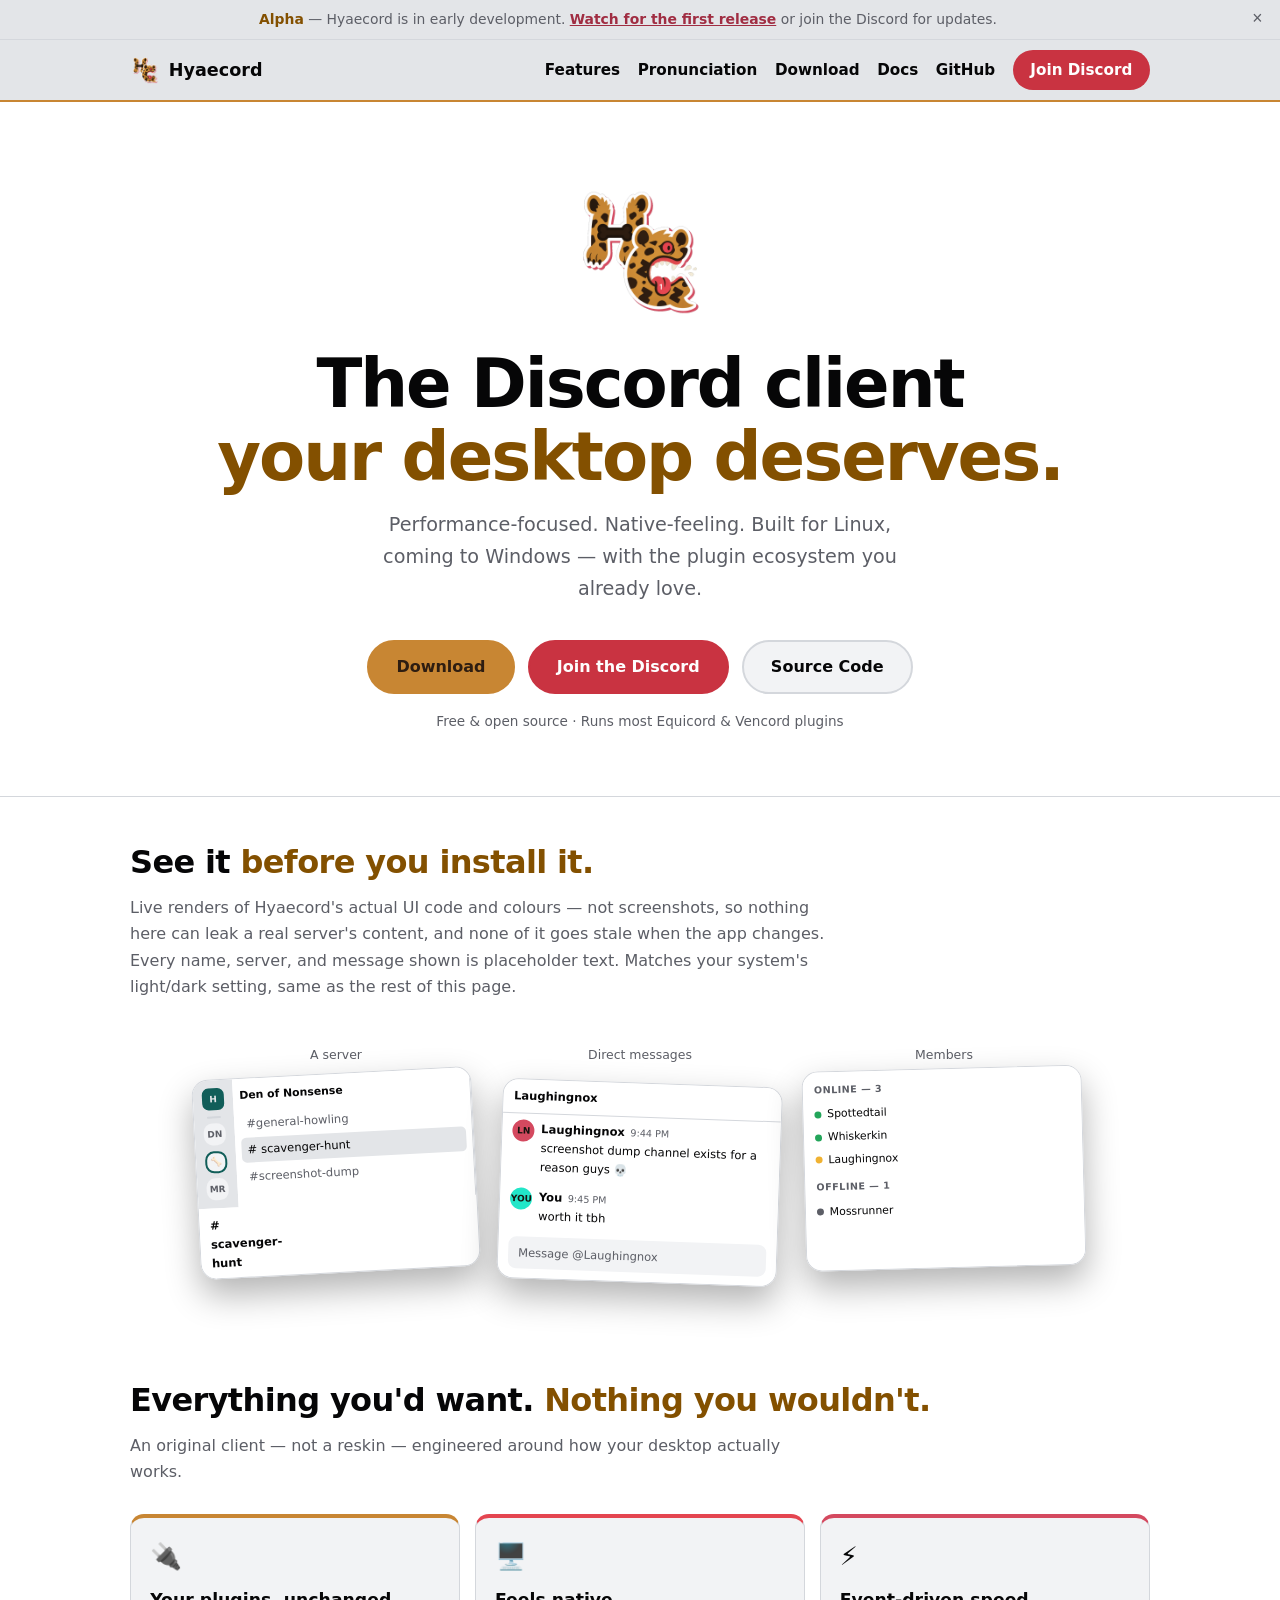
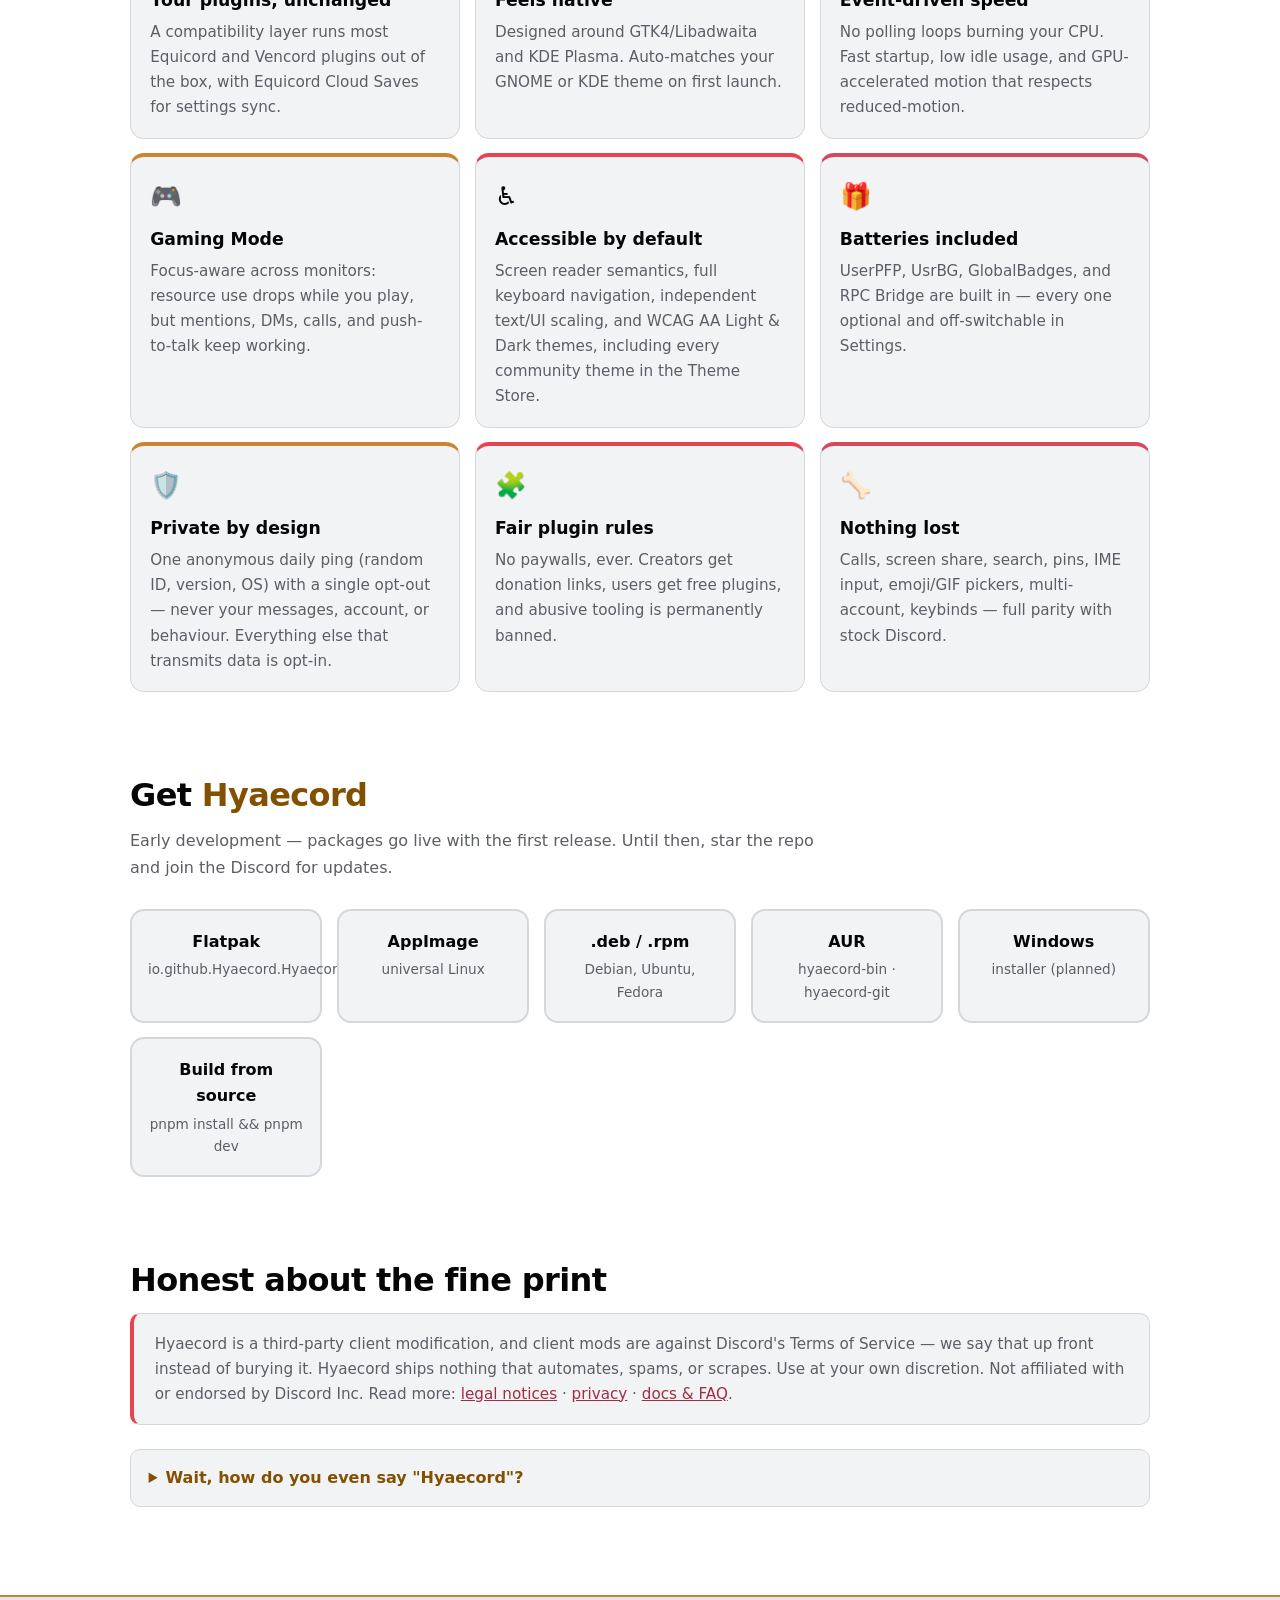
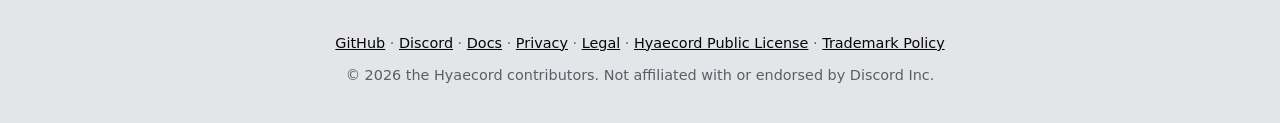
==== index.html @ fce7d96b "Fix stale AMOLED mention in the accessibility feature card" ====
<!DOCTYPE html>
<html lang="en">
<head>
  <meta charset="UTF-8" />
  <meta name="viewport" content="width=device-width, initial-scale=1.0" />
  <title>Hyaecord — a native-feeling Discord client for Linux</title>
  <meta name="description" content="Hyaecord is a performance-focused, native-feeling Discord desktop client for Linux and Windows, compatible with the Equicord and Vencord plugin ecosystems." />
  <meta property="og:title" content="Hyaecord" />
  <meta property="og:description" content="A performance-focused, native-feeling Discord desktop client for Linux and Windows." />
  <meta property="og:image" content="https://hyaecord.vercel.app/assets/og.png" />
  <link rel="icon" type="image/png" href="/assets/logo-64.png" />
  <link rel="stylesheet" href="/style.css" />
</head>
<body>
  <a class="skip-link" href="#main">Skip to content</a>
  <div class="banner">
    <strong>Alpha</strong> — Hyaecord is in early development. <a href="https://github.com/Hyaecord/hyaecord/releases">Watch for the first release</a> or join the Discord for updates.
    <button class="banner-close" aria-label="Dismiss announcement" type="button">&times;</button>
  </div>
  <nav class="nav" aria-label="Main">
    <div class="nav-inner">
      <a class="nav-brand" href="/"><img src="/assets/logo-64.png" alt="" /> Hyaecord</a>
      <button class="nav-toggle" aria-label="Toggle menu" aria-expanded="false" aria-controls="nav-links" type="button">
        <svg viewBox="0 0 24 24" fill="none" stroke="currentColor" stroke-width="2" stroke-linecap="round" aria-hidden="true"><line x1="4" y1="7" x2="20" y2="7"/><line x1="4" y1="12" x2="20" y2="12"/><line x1="4" y1="17" x2="20" y2="17"/></svg>
      </button>
      <div class="nav-links" id="nav-links">
        <a href="/#features">Features</a>
        <a href="/#pronunciation">Pronunciation</a>
        <a href="/#download">Download</a>
        <a href="/docs.html">Docs</a>
        <a href="https://github.com/Hyaecord/hyaecord">GitHub</a>
        <a class="nav-cta" href="/discord">Join Discord</a>
      </div>
    </div>
  </nav>

  <header class="hero">
    <img class="logo" src="/assets/logo-320.png" alt="Hyaecord logo" />
    <h1>The Discord client<br /><span class="accent-line">your desktop deserves.</span></h1>
    <p class="tag">Performance-focused. Native-feeling. Built for Linux, coming to Windows — with the plugin ecosystem you already love.</p>
    <div class="buttons">
      <a class="btn primary" href="#download">Download</a>
      <a class="btn discord" href="/discord">Join the Discord</a>
      <a class="btn" href="https://github.com/Hyaecord/hyaecord">Source Code</a>
    </div>
    <p class="sub">Free &amp; open source · Runs most Equicord &amp; Vencord plugins</p>
  </header>

  <main class="wrap" id="main">
    <section id="preview" aria-label="A preview of the Hyaecord interface">
      <h2>See it <span class="accent">before you install it.</span></h2>
      <p class="lead">
        Live renders of Hyaecord's actual UI code and colours — not screenshots, so nothing here can
        leak a real server's content, and none of it goes stale when the app changes. Every name,
        server, and message shown is placeholder text. Matches your system's light/dark setting, same
        as the rest of this page.
      </p>
      <div class="app-preview-cluster">
        <div class="app-preview ap-tilt-1" aria-hidden="true">
          <div class="ap-card-label">A server</div>
          <div class="app-preview-frame">
            <nav class="ap-rail">
              <span class="ap-pill ap-pill-home">H</span>
              <span class="ap-divider"></span>
              <span class="ap-pill">DN</span>
              <span class="ap-pill ap-pill-active">🦴</span>
              <span class="ap-pill">MR</span>
            </nav>
            <div class="ap-channels">
              <div class="ap-server-name">Den of Nonsense</div>
              <div class="ap-channel">#general-howling</div>
              <div class="ap-channel is-active"># scavenger-hunt</div>
              <div class="ap-channel">#screenshot-dump</div>
            </div>
            <div class="ap-chat">
              <div class="ap-chat-header"># scavenger-hunt</div>
              <div class="ap-msg">
                <span class="ap-avatar" style="background:#e8a962">SP</span>
                <div>
                  <div class="ap-msg-meta"><span class="ap-author">Spottedtail</span><span class="ap-time">9:41 PM</span></div>
                  <div class="ap-msg-text">found a whole femur under the porch, calling it now</div>
                </div>
              </div>
              <div class="ap-msg">
                <span class="ap-avatar" style="background:#2dd4bf">WK</span>
                <div>
                  <div class="ap-msg-meta"><span class="ap-author">Whiskerkin</span><span class="ap-time">9:42 PM</span></div>
                  <div class="ap-msg-text">no fair you always find the good bones ¯\_(ツ)_/¯</div>
                </div>
              </div>
            </div>
          </div>
        </div>

        <div class="app-preview ap-tilt-2" aria-hidden="true">
          <div class="ap-card-label">Direct messages</div>
          <div class="app-preview-frame app-preview-frame-narrow">
            <div class="ap-chat">
              <div class="ap-chat-header">Laughingnox</div>
              <div class="ap-msg">
                <span class="ap-avatar" style="background:#d4495f">LN</span>
                <div>
                  <div class="ap-msg-meta"><span class="ap-author">Laughingnox</span><span class="ap-time">9:44 PM</span></div>
                  <div class="ap-msg-text">screenshot dump channel exists for a reason guys 💀</div>
                </div>
              </div>
              <div class="ap-msg">
                <span class="ap-avatar" style="background:#22e6c8">YOU</span>
                <div>
                  <div class="ap-msg-meta"><span class="ap-author">You</span><span class="ap-time">9:45 PM</span></div>
                  <div class="ap-msg-text">worth it tbh</div>
                </div>
              </div>
              <div class="ap-composer">Message @Laughingnox</div>
            </div>
          </div>
        </div>

        <div class="app-preview ap-tilt-3" aria-hidden="true">
          <div class="ap-card-label">Members</div>
          <div class="app-preview-frame app-preview-frame-narrow">
            <aside class="ap-members ap-members-standalone">
              <div class="ap-member-group">ONLINE — 3</div>
              <div class="ap-member"><span class="ap-status online"></span>Spottedtail</div>
              <div class="ap-member"><span class="ap-status online"></span>Whiskerkin</div>
              <div class="ap-member"><span class="ap-status idle"></span>Laughingnox</div>
              <div class="ap-member-group">OFFLINE — 1</div>
              <div class="ap-member"><span class="ap-status"></span>Mossrunner</div>
            </aside>
          </div>
        </div>
      </div>
    </section>

    <section id="features">
      <h2>Everything you'd want. <span class="accent">Nothing you wouldn't.</span></h2>
      <p class="lead">An original client — not a reskin — engineered around how your desktop actually works.</p>
      <div class="grid">
        <div class="card">
          <div class="emoji">🔌</div>
          <h3>Your plugins, unchanged</h3>
          <p>A compatibility layer runs most Equicord and Vencord plugins out of the box, with Equicord Cloud Saves for settings sync.</p>
        </div>
        <div class="card">
          <div class="emoji">🖥️</div>
          <h3>Feels native</h3>
          <p>Designed around GTK4/Libadwaita and KDE Plasma. Auto-matches your GNOME or KDE theme on first launch.</p>
        </div>
        <div class="card">
          <div class="emoji">⚡</div>
          <h3>Event-driven speed</h3>
          <p>No polling loops burning your CPU. Fast startup, low idle usage, and GPU-accelerated motion that respects reduced-motion.</p>
        </div>
        <div class="card">
          <div class="emoji">🎮</div>
          <h3>Gaming Mode</h3>
          <p>Focus-aware across monitors: resource use drops while you play, but mentions, DMs, calls, and push-to-talk keep working.</p>
        </div>
        <div class="card">
          <div class="emoji">♿</div>
          <h3>Accessible by default</h3>
          <p>Screen reader semantics, full keyboard navigation, independent text/UI scaling, and WCAG AA Light &amp; Dark themes, including every community theme in the Theme Store.</p>
        </div>
        <div class="card">
          <div class="emoji">🎁</div>
          <h3>Batteries included</h3>
          <p>UserPFP, UsrBG, GlobalBadges, and RPC Bridge are built in — every one optional and off-switchable in Settings.</p>
        </div>
        <div class="card">
          <div class="emoji">🛡️</div>
          <h3>Private by design</h3>
          <p>One anonymous daily ping (random ID, version, OS) with a single opt-out — never your messages, account, or behaviour. Everything else that transmits data is opt-in.</p>
        </div>
        <div class="card">
          <div class="emoji">🧩</div>
          <h3>Fair plugin rules</h3>
          <p>No paywalls, ever. Creators get donation links, users get free plugins, and abusive tooling is permanently banned.</p>
        </div>
        <div class="card">
          <div class="emoji">🦴</div>
          <h3>Nothing lost</h3>
          <p>Calls, screen share, search, pins, IME input, emoji/GIF pickers, multi-account, keybinds — full parity with stock Discord.</p>
        </div>
      </div>
    </section>

    <section id="download">
      <h2>Get <span class="accent">Hyaecord</span></h2>
      <p class="lead">Early development — packages go live with the first release. Until then, star the repo and join the Discord for updates.</p>
      <div class="dl-grid">
        <a class="dl" href="https://github.com/Hyaecord/hyaecord/releases">Flatpak<span>io.github.Hyaecord.Hyaecord</span></a>
        <a class="dl" href="https://github.com/Hyaecord/hyaecord/releases">AppImage<span>universal Linux</span></a>
        <a class="dl" href="https://github.com/Hyaecord/hyaecord/releases">.deb / .rpm<span>Debian, Ubuntu, Fedora</span></a>
        <a class="dl" href="https://github.com/Hyaecord/hyaecord/releases">AUR<span>hyaecord-bin · hyaecord-git</span></a>
        <a class="dl" href="https://github.com/Hyaecord/hyaecord/releases">Windows<span>installer (planned)</span></a>
        <a class="dl" href="https://github.com/Hyaecord/hyaecord/wiki/Building-from-Source">Build from source<span>pnpm install &amp;&amp; pnpm dev</span></a>
      </div>
    </section>

    <section>
      <h2>Honest about the fine print</h2>
      <p class="notice">
        Hyaecord is a third-party client modification, and client mods are against Discord's Terms of
        Service — we say that up front instead of burying it. Hyaecord ships nothing that automates,
        spams, or scrapes. Use at your own discretion.
        Not affiliated with or endorsed by Discord Inc.
        Read more: <a href="/legal.html">legal notices</a> · <a href="/privacy.html">privacy</a> ·
        <a href="/docs.html">docs &amp; FAQ</a>.
      </p>

      <details class="pronounce" id="pronunciation">
        <summary>Wait, how do you even say "Hyaecord"?</summary>
        <div class="pronounce-body">
          <p class="lead">The casual answer: <strong>HY-eh-kord</strong>, rhymes with "Discord." The pedantic answer follows, entirely unprompted.</p>
          <div class="ipa">/haɪˈiːnɪˌdiː kɔːrdɪs/</div>
          <p>
            Hyaecord is, taxonomically speaking, a portmanteau of <em>Hyaenidae</em> — the Latin family
            name for hyenas, itself borrowed from the Ancient Greek ὕαινα (<em>hýaina</em>) — and
            <em>chorda</em>, Latin for "cord" or "string" (via the Greek χορδή). Naturally, the only
            correct way to say it is to decline both halves in full Classical Latin, as though reciting
            a genitive noun phrase from a Linnaean species description.
          </p>
          <div class="breakdown">
            <div class="syllable"><b>Hy-</b><span>as in <em>Hyaenidae</em>, nominative plural: "of the hyena-kind"</span></div>
            <div class="syllable"><b>-ae-</b><span>the Latin diphthong æ — /aɪ/ if you're Reconstructed Classical, /iː/ if you're Ecclesiastical, and both if you're insufferable</span></div>
            <div class="syllable"><b>-cor-</b><span>from <em>chorda</em>, genitive <em>chordis</em>: "of the string"</span></div>
            <div class="syllable"><b>-dis</b><span>genitive singular suffix, because apparently the chord now belongs to the hyena family</span></div>
          </div>
          <p>
            Said correctly, in full Reconstructed Classical Latin, with appropriate reverence for a
            fictional taxonomic ancestor: <strong>/hyːˈae̯.nɪ.dae̯ ˈkʰor.d̪ɪs/</strong> — roughly
            "hew-EYE-nih-die KOR-diss," delivered as though defending a doctoral thesis on Miocene
            carnivorans.
          </p>
          <footer class="credential">Everyone at Hyaecord just says "HY-eh-kord." You are welcome to do the same.</footer>
        </div>
      </details>
    </section>
  </main>

  <footer>
    <div class="wrap">
      <p>
        <a href="https://github.com/Hyaecord/hyaecord">GitHub</a> ·
        <a href="/discord">Discord</a> ·
        <a href="/docs.html">Docs</a> ·
        <a href="/privacy.html">Privacy</a> ·
        <a href="/legal.html">Legal</a> ·
        <a href="https://github.com/Hyaecord/hyaecord/blob/main/LICENSE">Hyaecord Public License</a> ·
        <a href="https://github.com/Hyaecord/hyaecord/blob/main/TRADEMARK.md">Trademark Policy</a>
      </p>
      <p>© 2026 the Hyaecord contributors. Not affiliated with or endorsed by Discord Inc.</p>
    </div>
  </footer>
  <script src="/script.js" defer></script>
</body>
</html>
---- style.css ----
/* Hyaecord website — shared design system.
   Implements DESIGN.md: flat, no gradients, all colours from the logo,
   OKLCH ramps → semantic tokens, AA contrast verified per pairing. */

/* ---------- tokens ----------
   Neutral scale mirrors Discord's own dark/light surfaces (structure users
   already know) — but every accent (buttons, links, highlights) is drawn
   from the Hyaecord logo instead of Discord's blurple. Brand colour is used
   for maybe 10% of any given screen; the rest is neutral, same as Discord
   itself. Contrast for every pairing below is computed, not eyeballed. */
:root {
  /* brand anchors (from the logo) — accents only, never a page canvas */
  --brand-amber: #c88633;
  --brand-red: #e44550;
  --brand-pink: #d4495f;
  --brand-brown: #2e1d11;
  --brand-cream: #f1e9d5;

  /* ramp steps used below */
  --amber-300: #e8a962; --amber-500: #aa6a00; --amber-600: #835000; --amber-700: #653e05;
  --red-300: #ff9593;   --red-500: #d73142;   --red-600: #a82231;
  --pink-500: #ce3e57;  --pink-600: #a02d42;

  /* semantic — dark (default), neutral scale modeled on Discord's own dark theme */
  --bg: #313338;
  --bg-raise: #1e1f22;
  --bg-card: #2b2d31;
  --border: #3f4147;
  --text: #f2f3f5;
  --text-dim: #949ba4;
  --heading-accent: var(--amber-300);   /* 6.2:1+ on all dark surfaces */
  --link: #e0a352;                      /* 5.7:1+ on all dark surfaces */
  --btn-red: #c93341;                   /* 5.2:1 with white label */
  --btn-red-text: #fefefe;
  --btn-amber: var(--brand-amber);
  --btn-amber-text: var(--brand-brown); /* 5.3:1 */
  --card-accent-1: var(--brand-amber);
  --card-accent-2: var(--brand-red);
  --card-accent-3: var(--brand-pink);

  --radius-s: 6px;
  --radius-m: 10px;
  --radius-l: 16px;
  --ease: cubic-bezier(0.2, 0, 0, 1);
  --dur-fast: 120ms;
  --dur-base: 200ms;
}

@media (prefers-color-scheme: light) {
  :root {
    /* neutral scale modeled on Discord's own light theme */
    --bg: #ffffff;
    --bg-raise: #e3e5e8;
    --bg-card: #f2f3f5;
    --border: #d4d7dc;
    --text: #060607;
    --text-dim: #5c5e66;
    --heading-accent: var(--amber-600);   /* 6.7:1+ on all light surfaces */
    --link: var(--pink-600);              /* 7:1+ on all light surfaces */
  }
}

/* ---------- base ---------- */
* { margin: 0; padding: 0; box-sizing: border-box; }
html { scroll-behavior: smooth; }
@media (prefers-reduced-motion: reduce) {
  html { scroll-behavior: auto; }
  *, *::before, *::after { animation: none !important; transition: none !important; }
}
body {
  font-family: system-ui, -apple-system, "Segoe UI", Roboto, Cantarell, sans-serif;
  background: var(--bg);
  color: var(--text);
  line-height: 1.65;
  overflow-x: hidden;
  display: flex;
  flex-direction: column;
  min-height: 100vh;
}
main { flex: 1; }
a { color: var(--link); }
a:focus-visible, button:focus-visible, summary:focus-visible {
  outline: 2px solid var(--heading-accent);
  outline-offset: 2px;
  border-radius: 2px;
}
code {
  background: var(--bg-card);
  border: 1px solid var(--border);
  border-radius: 5px;
  padding: 0.1em 0.4em;
  font-size: 0.9em;
}
.wrap { max-width: 1060px; margin: 0 auto; padding: 0 1.25rem; width: 100%; }
.skip-link {
  position: absolute; left: -9999px; top: 0; z-index: 100;
  background: var(--btn-amber); color: var(--btn-amber-text);
  padding: 0.5rem 1rem; border-radius: 0 0 var(--radius-m) 0; font-weight: 700;
}
.skip-link:focus { left: 0; }

/* ---------- announcement banner ---------- */
.banner {
  background: var(--bg-raise);
  border-bottom: 1px solid var(--border);
  text-align: center;
  padding: 0.5rem 2.5rem 0.5rem 1rem;
  font-size: 0.87rem;
  color: var(--text-dim);
  position: relative;
}
.banner strong { color: var(--heading-accent); }
.banner a { color: var(--link); font-weight: 600; }
.banner-close {
  position: absolute; right: 0.6rem; top: 50%; transform: translateY(-50%);
  background: none; border: none; color: var(--text-dim);
  font-size: 1.1rem; line-height: 1; padding: 0.3rem 0.5rem; cursor: pointer;
  border-radius: var(--radius-s);
}
.banner-close:hover { color: var(--text); background: var(--bg-card); }
.banner[hidden] { display: none; }

/* ---------- nav ---------- */
.nav {
  position: sticky; top: 0; z-index: 10;
  background: var(--bg-raise);
  border-bottom: 2px solid var(--brand-amber);
}
.nav-inner {
  display: flex; align-items: center; gap: 1.25rem;
  padding: 0.65rem 1.25rem; max-width: 1060px; margin: 0 auto;
}
.nav-brand {
  display: flex; align-items: center; gap: 0.55rem;
  font-weight: 800; font-size: 1.1rem;
  color: var(--text); text-decoration: none;
}
.nav-brand img { width: 30px; height: 30px; }
.nav-toggle {
  display: none;
  margin-left: auto;
  width: 40px; height: 40px;
  align-items: center; justify-content: center;
  background: none; border: 1px solid var(--border); border-radius: var(--radius-s);
  color: var(--text); cursor: pointer;
}
.nav-toggle svg { width: 20px; height: 20px; }
.nav-links { display: flex; gap: 1.1rem; margin-left: auto; align-items: center; flex-wrap: wrap; }
.nav-links a { color: var(--text); text-decoration: none; font-weight: 600; font-size: 0.95rem; }
.nav-links a:hover { color: var(--heading-accent); text-decoration: underline; }
.nav-links a[aria-current="page"] { color: var(--heading-accent); }
.nav-cta {
  background: var(--btn-red);
  color: var(--btn-red-text) !important;
  padding: 0.45rem 1.1rem; border-radius: 999px; font-weight: 700;
}
.nav-cta:hover { background: var(--brand-pink); color: var(--brand-brown) !important; text-decoration: none !important; }

@media (max-width: 720px) {
  .nav-toggle { display: inline-flex; }
  .nav-inner { flex-wrap: wrap; }
  .nav-links {
    order: 3; width: 100%; margin-left: 0;
    flex-direction: column; align-items: stretch; gap: 0;
    max-height: 0; overflow: hidden;
    transition: max-height var(--dur-base) var(--ease);
  }
  .nav.is-open .nav-links { max-height: 20rem; }
  .nav-links a {
    padding: 0.7rem 0.25rem; border-top: 1px solid var(--border);
  }
  .nav-cta { text-align: center; margin: 0.6rem 0.25rem; }
}

.chip {
  display: inline-block;
  border: 1px solid var(--border);
  background: var(--bg-card);
  color: var(--text-dim);
  border-radius: 999px;
  padding: 0.2rem 0.85rem;
  font-size: 0.82rem;
  font-weight: 600;
}
.chip .dot-live {
  display: inline-block; width: 8px; height: 8px; border-radius: 50%;
  background: var(--brand-amber); margin-right: 0.4rem;
}

/* ---------- eyebrow headings ---------- */
.eyebrow {
  color: var(--heading-accent);
  font-weight: 700;
  font-size: 0.85rem;
  letter-spacing: 0.05em;
  margin-bottom: 0.2rem;
}

/* ---------- hero (home) ---------- */
.hero { text-align: center; padding: clamp(3rem, 8vw, 5rem) 1.25rem clamp(2.5rem, 6vw, 4rem); border-bottom: 1px solid var(--border); }
.hero img.logo { width: clamp(96px, 20vw, 140px); height: auto; }
.hero h1 {
  margin-top: 1.1rem;
  font-size: clamp(2.2rem, 8vw, 4.2rem);
  letter-spacing: -0.03em; line-height: 1.08; font-weight: 900;
}
.hero .accent-line { color: var(--heading-accent); }
.hero .tag { color: var(--text-dim); font-size: clamp(1rem, 3vw, 1.2rem); max-width: 36rem; margin: 1rem auto 0; }
.hero .buttons { display: flex; flex-wrap: wrap; gap: 0.8rem; justify-content: center; margin-top: 2.2rem; }
.hero .sub { margin-top: 1rem; color: var(--text-dim); font-size: 0.85rem; padding: 0 0.5rem; }

/* ---------- pronunciation (collapsed by default — a footnote, not a section) ---------- */
.pronounce {
  margin-top: 1.5rem;
  background: var(--bg-card);
  border: 1px solid var(--border);
  border-radius: var(--radius-m);
  padding: 0.9rem 1.1rem;
  text-align: left;
}
.pronounce[open] { padding-bottom: 1.25rem; }
.pronounce summary {
  cursor: pointer;
  font-weight: 700;
  color: var(--heading-accent);
}
.pronounce .pronounce-body { margin-top: 1rem; }
.pronounce .pronounce-body .lead { margin-bottom: 0.9rem; }
.pronounce .ipa {
  font-family: ui-monospace, SFMono-Regular, Menlo, Consolas, monospace;
  font-size: clamp(1.1rem, 3vw, 1.4rem);
  color: var(--heading-accent);
  overflow-x: auto;
  white-space: nowrap;
  padding-bottom: 0.25rem;
}
.pronounce .breakdown {
  display: grid;
  grid-template-columns: repeat(auto-fit, minmax(140px, 1fr));
  gap: 0.9rem;
  margin: 1.25rem 0;
}
.pronounce .syllable {
  background: var(--bg-raise);
  border: 1px solid var(--border);
  border-radius: var(--radius-m);
  padding: 0.75rem 0.9rem;
}
.pronounce .syllable b {
  display: block; font-size: 1.15rem; color: var(--text);
}
.pronounce .syllable span {
  display: block; color: var(--text-dim); font-size: 0.82rem; margin-top: 0.15rem;
}
.pronounce footer.credential {
  color: var(--text-dim); font-size: 0.82rem; font-style: italic; margin-top: 1rem;
}

/* ---------- buttons ---------- */
.btn {
  display: inline-flex; align-items: center; gap: 0.5rem;
  padding: 0.75rem 1.7rem; border-radius: 999px;
  font-weight: 700; font-size: 1rem; text-decoration: none;
  border: 2px solid var(--border);
  color: var(--text); background: var(--bg-card);
  transition: transform var(--dur-fast) var(--ease), border-color var(--dur-fast) var(--ease);
}
.btn:hover { transform: translateY(-2px); border-color: var(--brand-amber); }
.btn.primary { background: var(--btn-amber); border-color: var(--btn-amber); color: var(--btn-amber-text); }
.btn.primary:hover { border-color: var(--brand-brown); }
.btn.discord { background: var(--btn-red); border-color: var(--btn-red); color: var(--btn-red-text); }
.btn.discord:hover { border-color: var(--brand-brown); }

/* ---------- sections & cards ---------- */
section { padding: 2.4rem 0; }
section > h2, .page-title {
  font-size: clamp(1.5rem, 3.5vw, 2rem);
  letter-spacing: -0.02em; margin-bottom: 0.4rem;
}
.lead { color: var(--text-dim); margin-bottom: 1.75rem; max-width: 44rem; }
.accent { color: var(--heading-accent); }

.grid { display: grid; grid-template-columns: repeat(auto-fit, minmax(min(260px, 100%), 1fr)); gap: 0.9rem; }
.card {
  background: var(--bg-card); border: 1px solid var(--border);
  border-radius: 14px; padding: 1.1rem 1.2rem;
  border-top: 4px solid var(--border);
  transition: transform var(--dur-base) var(--ease);
}
.card:hover { transform: translateY(-3px); }
.card:nth-child(3n+1) { border-top-color: var(--card-accent-1); }
.card:nth-child(3n+2) { border-top-color: var(--card-accent-2); }
.card:nth-child(3n+3) { border-top-color: var(--card-accent-3); }
.card .emoji { font-size: 1.6rem; }

/* ---------- app preview ----------
   Live renders of Hyaecord's real shell colours (server rail / channel
   list / chat / member list), not screenshots — deliberately independent
   of this page's own amber-accented tokens above, since the point is to
   show the *app's* actual palette (teal accent, near-black/white neutrals)
   accurately. Placeholder content only. Follows prefers-color-scheme, same
   mechanism as the rest of this page — no separate toggle to fiddle with. */
.app-preview-cluster {
  display: flex;
  flex-wrap: wrap;
  align-items: flex-start;
  justify-content: center;
  gap: 2.5rem 1.5rem;
  padding: 1rem 0 1.5rem;
}
.app-preview { width: min(280px, 100%); }
.ap-card-label {
  color: var(--text-dim);
  font-size: 0.78rem;
  text-align: center;
  margin-bottom: 0.5rem;
}
.app-preview-frame {
  display: grid;
  grid-template-columns: 40px 1fr;
  height: 200px;
  border-radius: var(--radius-l);
  overflow: hidden;
  border: 1px solid var(--border);
  box-shadow: 0 16px 34px rgba(0, 0, 0, 0.3);
  font-size: 0.72rem;
  transition: transform var(--dur-base) var(--ease);
}
.app-preview-frame-narrow { grid-template-columns: 1fr; }
.ap-tilt-1 .app-preview-frame { transform: rotate(-3deg); }
.ap-tilt-2 .app-preview-frame { transform: rotate(2deg) translateY(0.6rem); }
.ap-tilt-3 .app-preview-frame { transform: rotate(-1.5deg) translateY(-0.3rem); }
.app-preview:hover .app-preview-frame { transform: rotate(0deg) translateY(0); }
@media (prefers-reduced-motion: reduce) {
  .ap-tilt-1 .app-preview-frame,
  .ap-tilt-2 .app-preview-frame,
  .ap-tilt-3 .app-preview-frame { transition: none; }
}

.app-preview-frame {
  --ap-deep: #16130e; --ap-base: #1c1812; --ap-raise: #241f16; --ap-hover: #2d271c;
  --ap-border: #3a3325; --ap-text: #f2f3f5; --ap-text-dim: #949ba4;
  --ap-accent: #2dd4bf; --ap-accent-strong: #5eead4;
}
@media (prefers-color-scheme: light) {
  .app-preview-frame {
    --ap-deep: #e3e5e8; --ap-base: #ffffff; --ap-raise: #f2f3f5; --ap-hover: #e3e5e8;
    --ap-border: #d4d7dc; --ap-text: #060607; --ap-text-dim: #5c5e66;
    --ap-accent: #115e59; --ap-accent-strong: #0d4f4a;
  }
}

.ap-rail {
  background: var(--ap-deep);
  display: flex;
  flex-direction: column;
  align-items: center;
  gap: 0.35rem;
  padding: 0.5rem 0;
}
.ap-pill {
  width: 22px; height: 22px;
  border-radius: 9px;
  background: var(--ap-raise);
  color: var(--ap-text-dim);
  display: grid; place-items: center;
  font-size: 0.56rem; font-weight: 700;
}
.ap-pill-home { background: var(--ap-accent); color: var(--ap-deep); border-radius: 30%; }
.ap-pill-active { border: 2px solid var(--ap-accent); color: var(--ap-text); }
.ap-divider { width: 14px; height: 2px; background: var(--ap-border); border-radius: 1px; }

.ap-channels { background: var(--ap-base); padding: 0.5rem 0.4rem; border-right: 1px solid var(--ap-border); overflow: hidden; }
.ap-server-name { color: var(--ap-text); font-weight: 700; margin-bottom: 0.4rem; font-size: 0.68rem; white-space: nowrap; overflow: hidden; text-overflow: ellipsis; }
.ap-channel { color: var(--ap-text-dim); padding: 0.2rem 0.35rem; border-radius: 5px; margin-bottom: 0.08rem; white-space: nowrap; overflow: hidden; text-overflow: ellipsis; }
.ap-channel.is-active { background: var(--ap-hover); color: var(--ap-text); }

.ap-chat { background: var(--ap-base); display: flex; flex-direction: column; min-width: 0; }
.ap-chat-header {
  padding: 0.45rem 0.65rem;
  border-bottom: 1px solid var(--ap-border);
  color: var(--ap-text);
  font-weight: 700;
}
.ap-msg { display: flex; gap: 0.4rem; padding: 0.35rem 0.65rem; align-items: flex-start; }
.ap-avatar {
  width: 22px; height: 22px; border-radius: 50%; flex-shrink: 0;
  display: grid; place-items: center;
  color: #16130e; font-weight: 700; font-size: 0.56rem;
}
.ap-msg-meta { display: flex; align-items: baseline; gap: 0.35rem; }
.ap-author { color: var(--ap-text); font-weight: 600; }
.ap-time { color: var(--ap-text-dim); font-size: 0.6rem; }
.ap-msg-text { color: var(--ap-text); overflow-wrap: anywhere; }
.ap-composer {
  margin: auto 0.65rem 0.55rem;
  padding: 0.4rem 0.6rem;
  border-radius: 8px;
  background: var(--ap-raise);
  color: var(--ap-text-dim);
}

.ap-members { background: var(--ap-base); border-left: 1px solid var(--ap-border); padding: 0.55rem 0.5rem; }
.ap-members-standalone { border-left: none; padding: 0.6rem 0.7rem; }
.ap-member-group { color: var(--ap-text-dim); font-size: 0.6rem; font-weight: 700; letter-spacing: 0.05em; margin: 0.5rem 0 0.35rem; }
.ap-member-group:first-child { margin-top: 0; }
.ap-member { display: flex; align-items: center; gap: 0.35rem; color: var(--ap-text); padding: 0.15rem 0; font-size: 0.68rem; }
.ap-status { width: 7px; height: 7px; border-radius: 50%; background: var(--ap-text-dim); }
.ap-status.online { background: #23a55a; }
.ap-status.idle { background: #f0b232; }
.card h3 { font-size: 1.08rem; margin: 0.5rem 0 0.35rem; }
.card p { color: var(--text-dim); font-size: 0.95rem; }

/* ---------- download tiles ---------- */
.dl-grid { display: grid; grid-template-columns: repeat(auto-fit, minmax(min(180px, 100%), 1fr)); gap: 0.9rem; }
.dl {
  display: block; text-decoration: none; text-align: center;
  background: var(--bg-card); border: 2px solid var(--border); border-radius: 14px;
  padding: 1.1rem 1rem; color: var(--text); font-weight: 700;
  transition: transform var(--dur-fast) var(--ease), border-color var(--dur-fast) var(--ease);
}
.dl:hover { transform: translateY(-2px); border-color: var(--brand-amber); }
.dl span { display: block; font-weight: 400; color: var(--text-dim); font-size: 0.85rem; margin-top: 0.2rem; }

/* ---------- notice ---------- */
.notice {
  background: var(--bg-card); border: 1px solid var(--border);
  border-left: 4px solid var(--brand-red); border-radius: var(--radius-m);
  padding: 1.1rem 1.3rem; color: var(--text-dim); font-size: 0.95rem;
}

/* ---------- prose pages (docs, privacy, legal) ---------- */
.prose { max-width: 68ch; margin: 0 auto; padding: 3rem 1.25rem; width: 100%; }
.prose-wide { max-width: 860px; }
.prose .page-title { margin-bottom: 0.25rem; }
.prose .meta { color: var(--text-dim); font-size: 0.9rem; margin-bottom: 2rem; }
.prose h2 { font-size: 1.25rem; color: var(--heading-accent); margin: 2.25rem 0 0.75rem; }
.prose p, .prose ul { margin-bottom: 1rem; }
.prose ul { padding-left: 1.5rem; }
.prose li { margin-bottom: 0.5rem; }
.prose .grid { margin-bottom: 1rem; }
.prose .card { padding: 1.1rem 1.25rem; }
.prose .card h3 { font-size: 1rem; margin: 0 0 0.35rem; }
.prose .card p { margin: 0; font-size: 0.92rem; }

details {
  background: var(--bg-card); border: 1px solid var(--border);
  border-radius: var(--radius-m); padding: 0.8rem 1.1rem; margin-bottom: 0.6rem;
}
details summary { cursor: pointer; font-weight: 600; }
details p { color: var(--text-dim); margin: 0.6rem 0 0; font-size: 0.95rem; }
details[open] { border-color: var(--brand-amber); }

/* ---------- 404 ---------- */
.error-page {
  flex: 1; display: grid; place-items: center; text-align: center; padding: 3rem 1.25rem;
}
.error-page h1 { font-size: 4.5rem; letter-spacing: -0.03em; color: var(--heading-accent); }
.error-page p { color: var(--text-dim); margin: 0.5rem 0 1.5rem; }

/* ---------- footer ---------- */
footer {
  border-top: 2px solid var(--brand-amber);
  margin-top: 2.5rem; padding: 2.2rem 0;
  text-align: center; color: var(--text-dim); font-size: 0.9rem;
  background: var(--bg-raise);
}
footer a { color: var(--text); }
footer a:hover { color: var(--heading-accent); }
footer p + p { margin-top: 0.5rem; }
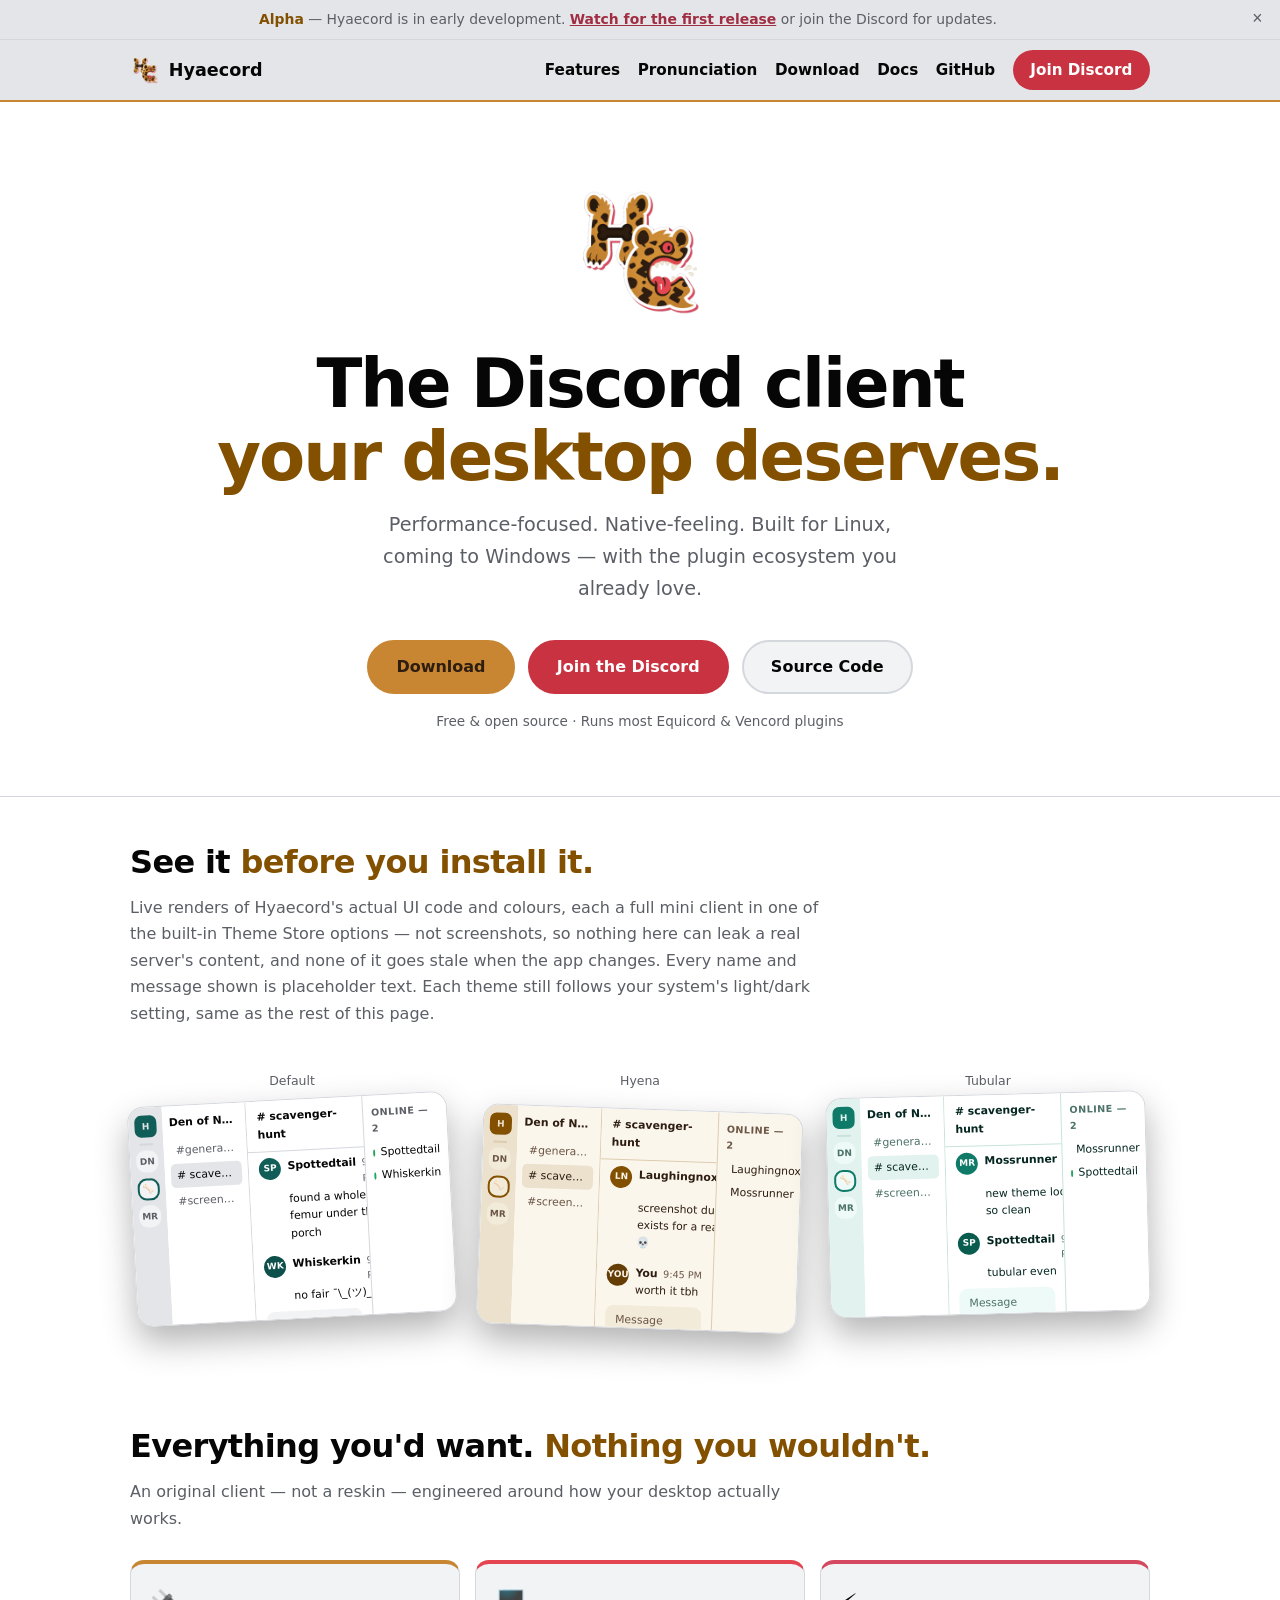
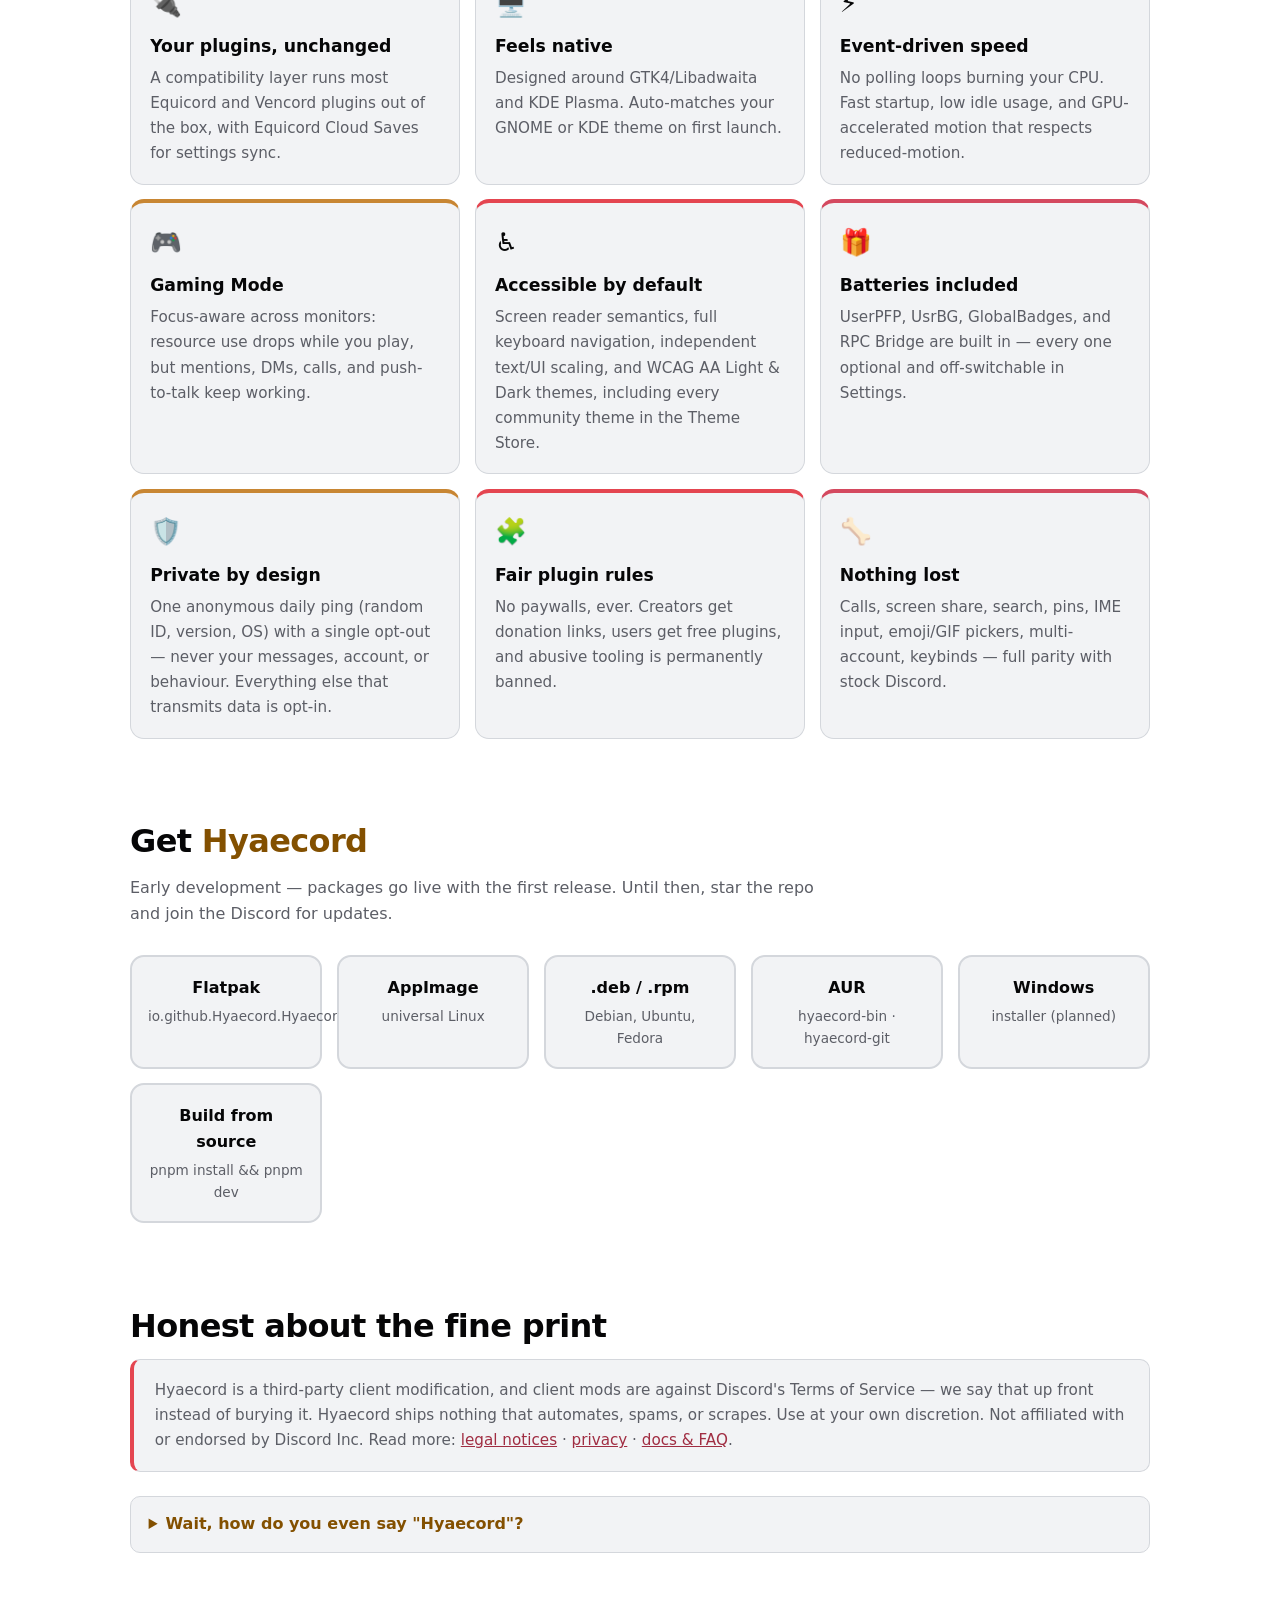
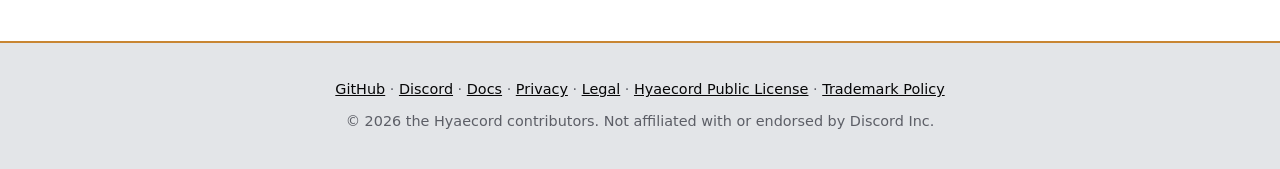
==== commit 6d53292f: "Redo preview cards as full mini clients in different themes, not split by section Owner clarified: e" ====
--- a/index.html
+++ b/index.html
@@ -50,14 +50,15 @@
     <section id="preview" aria-label="A preview of the Hyaecord interface">
       <h2>See it <span class="accent">before you install it.</span></h2>
       <p class="lead">
-        Live renders of Hyaecord's actual UI code and colours — not screenshots, so nothing here can
-        leak a real server's content, and none of it goes stale when the app changes. Every name,
-        server, and message shown is placeholder text. Matches your system's light/dark setting, same
-        as the rest of this page.
+        Live renders of Hyaecord's actual UI code and colours, each a full mini client in one of the
+        built-in Theme Store options — not screenshots, so nothing here can leak a real server's
+        content, and none of it goes stale when the app changes. Every name and message shown is
+        placeholder text. Each theme still follows your system's light/dark setting, same as the rest
+        of this page.
       </p>
       <div class="app-preview-cluster">
-        <div class="app-preview ap-tilt-1" aria-hidden="true">
-          <div class="ap-card-label">A server</div>
+        <div class="app-preview ap-tilt-1 ap-theme-default" aria-hidden="true">
+          <div class="ap-card-label">Default</div>
           <div class="app-preview-frame">
             <nav class="ap-rail">
               <span class="ap-pill ap-pill-home">H</span>
@@ -75,57 +76,109 @@
             <div class="ap-chat">
               <div class="ap-chat-header"># scavenger-hunt</div>
               <div class="ap-msg">
-                <span class="ap-avatar" style="background:#e8a962">SP</span>
+                <span class="ap-avatar" style="background:var(--ap-accent)">SP</span>
                 <div>
                   <div class="ap-msg-meta"><span class="ap-author">Spottedtail</span><span class="ap-time">9:41 PM</span></div>
-                  <div class="ap-msg-text">found a whole femur under the porch, calling it now</div>
-                </div>
-              </div>
-              <div class="ap-msg">
-                <span class="ap-avatar" style="background:#2dd4bf">WK</span>
+                  <div class="ap-msg-text">found a whole femur under the porch</div>
+                </div>
+              </div>
+              <div class="ap-msg">
+                <span class="ap-avatar" style="background:var(--ap-accent-strong)">WK</span>
                 <div>
                   <div class="ap-msg-meta"><span class="ap-author">Whiskerkin</span><span class="ap-time">9:42 PM</span></div>
-                  <div class="ap-msg-text">no fair you always find the good bones ¯\_(ツ)_/¯</div>
-                </div>
-              </div>
-            </div>
+                  <div class="ap-msg-text">no fair ¯\_(ツ)_/¯</div>
+                </div>
+              </div>
+              <div class="ap-composer">Message #scavenger-hunt</div>
+            </div>
+            <aside class="ap-members">
+              <div class="ap-member-group">ONLINE — 2</div>
+              <div class="ap-member"><span class="ap-status online"></span>Spottedtail</div>
+              <div class="ap-member"><span class="ap-status online"></span>Whiskerkin</div>
+            </aside>
           </div>
         </div>
 
-        <div class="app-preview ap-tilt-2" aria-hidden="true">
-          <div class="ap-card-label">Direct messages</div>
-          <div class="app-preview-frame app-preview-frame-narrow">
+        <div class="app-preview ap-tilt-2 ap-theme-hyena" aria-hidden="true">
+          <div class="ap-card-label">Hyena</div>
+          <div class="app-preview-frame">
+            <nav class="ap-rail">
+              <span class="ap-pill ap-pill-home">H</span>
+              <span class="ap-divider"></span>
+              <span class="ap-pill">DN</span>
+              <span class="ap-pill ap-pill-active">🦴</span>
+              <span class="ap-pill">MR</span>
+            </nav>
+            <div class="ap-channels">
+              <div class="ap-server-name">Den of Nonsense</div>
+              <div class="ap-channel">#general-howling</div>
+              <div class="ap-channel is-active"># scavenger-hunt</div>
+              <div class="ap-channel">#screenshot-dump</div>
+            </div>
             <div class="ap-chat">
-              <div class="ap-chat-header">Laughingnox</div>
-              <div class="ap-msg">
-                <span class="ap-avatar" style="background:#d4495f">LN</span>
+              <div class="ap-chat-header"># scavenger-hunt</div>
+              <div class="ap-msg">
+                <span class="ap-avatar" style="background:var(--ap-accent)">LN</span>
                 <div>
                   <div class="ap-msg-meta"><span class="ap-author">Laughingnox</span><span class="ap-time">9:44 PM</span></div>
-                  <div class="ap-msg-text">screenshot dump channel exists for a reason guys 💀</div>
-                </div>
-              </div>
-              <div class="ap-msg">
-                <span class="ap-avatar" style="background:#22e6c8">YOU</span>
+                  <div class="ap-msg-text">screenshot dump exists for a reason 💀</div>
+                </div>
+              </div>
+              <div class="ap-msg">
+                <span class="ap-avatar" style="background:var(--ap-accent-strong)">YOU</span>
                 <div>
                   <div class="ap-msg-meta"><span class="ap-author">You</span><span class="ap-time">9:45 PM</span></div>
                   <div class="ap-msg-text">worth it tbh</div>
                 </div>
               </div>
-              <div class="ap-composer">Message @Laughingnox</div>
-            </div>
+              <div class="ap-composer">Message #scavenger-hunt</div>
+            </div>
+            <aside class="ap-members">
+              <div class="ap-member-group">ONLINE — 2</div>
+              <div class="ap-member"><span class="ap-status online"></span>Laughingnox</div>
+              <div class="ap-member"><span class="ap-status idle"></span>Mossrunner</div>
+            </aside>
           </div>
         </div>
 
-        <div class="app-preview ap-tilt-3" aria-hidden="true">
-          <div class="ap-card-label">Members</div>
-          <div class="app-preview-frame app-preview-frame-narrow">
-            <aside class="ap-members ap-members-standalone">
-              <div class="ap-member-group">ONLINE — 3</div>
+        <div class="app-preview ap-tilt-3 ap-theme-tubular" aria-hidden="true">
+          <div class="ap-card-label">Tubular</div>
+          <div class="app-preview-frame">
+            <nav class="ap-rail">
+              <span class="ap-pill ap-pill-home">H</span>
+              <span class="ap-divider"></span>
+              <span class="ap-pill">DN</span>
+              <span class="ap-pill ap-pill-active">🦴</span>
+              <span class="ap-pill">MR</span>
+            </nav>
+            <div class="ap-channels">
+              <div class="ap-server-name">Den of Nonsense</div>
+              <div class="ap-channel">#general-howling</div>
+              <div class="ap-channel is-active"># scavenger-hunt</div>
+              <div class="ap-channel">#screenshot-dump</div>
+            </div>
+            <div class="ap-chat">
+              <div class="ap-chat-header"># scavenger-hunt</div>
+              <div class="ap-msg">
+                <span class="ap-avatar" style="background:var(--ap-accent)">MR</span>
+                <div>
+                  <div class="ap-msg-meta"><span class="ap-author">Mossrunner</span><span class="ap-time">9:46 PM</span></div>
+                  <div class="ap-msg-text">new theme looks so clean</div>
+                </div>
+              </div>
+              <div class="ap-msg">
+                <span class="ap-avatar" style="background:var(--ap-accent-strong)">SP</span>
+                <div>
+                  <div class="ap-msg-meta"><span class="ap-author">Spottedtail</span><span class="ap-time">9:47 PM</span></div>
+                  <div class="ap-msg-text">tubular even</div>
+                </div>
+              </div>
+              <div class="ap-composer">Message #scavenger-hunt</div>
+            </div>
+            <aside class="ap-members">
+              <div class="ap-member-group">ONLINE — 2</div>
+              <div class="ap-member"><span class="ap-status online"></span>Mossrunner</div>
               <div class="ap-member"><span class="ap-status online"></span>Spottedtail</div>
-              <div class="ap-member"><span class="ap-status online"></span>Whiskerkin</div>
-              <div class="ap-member"><span class="ap-status idle"></span>Laughingnox</div>
-              <div class="ap-member-group">OFFLINE — 1</div>
-              <div class="ap-member"><span class="ap-status"></span>Mossrunner</div>
             </aside>
           </div>
         </div>
--- a/style.css
+++ b/style.css
@@ -294,21 +294,22 @@
 .card .emoji { font-size: 1.6rem; }
 
 /* ---------- app preview ----------
-   Live renders of Hyaecord's real shell colours (server rail / channel
-   list / chat / member list), not screenshots — deliberately independent
-   of this page's own amber-accented tokens above, since the point is to
-   show the *app's* actual palette (teal accent, near-black/white neutrals)
-   accurately. Placeholder content only. Follows prefers-color-scheme, same
-   mechanism as the rest of this page — no separate toggle to fiddle with. */
+   Live renders of Hyaecord's real shell (server rail / channel list / chat
+   / member list) — not screenshots — each card a full mini client in one
+   of the actual built-in Theme Store options, deliberately independent of
+   this page's own amber-accented tokens above since the point is showing
+   the *app's* real palettes accurately. Placeholder content only. Each
+   theme still follows prefers-color-scheme, same mechanism as the rest of
+   this page — no separate toggle to fiddle with. */
 .app-preview-cluster {
   display: flex;
   flex-wrap: wrap;
   align-items: flex-start;
   justify-content: center;
-  gap: 2.5rem 1.5rem;
+  gap: 2.5rem 1.75rem;
   padding: 1rem 0 1.5rem;
 }
-.app-preview { width: min(280px, 100%); }
+.app-preview { width: min(320px, 100%); }
 .ap-card-label {
   color: var(--text-dim);
   font-size: 0.78rem;
@@ -317,16 +318,19 @@
 }
 .app-preview-frame {
   display: grid;
-  grid-template-columns: 40px 1fr;
-  height: 200px;
+  grid-template-columns: 34px 84px 1fr 84px;
+  height: 220px;
   border-radius: var(--radius-l);
   overflow: hidden;
   border: 1px solid var(--border);
   box-shadow: 0 16px 34px rgba(0, 0, 0, 0.3);
-  font-size: 0.72rem;
+  font-size: 0.68rem;
   transition: transform var(--dur-base) var(--ease);
 }
-.app-preview-frame-narrow { grid-template-columns: 1fr; }
+@media (max-width: 400px) {
+  .app-preview-frame { grid-template-columns: 30px 1fr; }
+  .app-preview-frame .ap-members { display: none; }
+}
 .ap-tilt-1 .app-preview-frame { transform: rotate(-3deg); }
 .ap-tilt-2 .app-preview-frame { transform: rotate(2deg) translateY(0.6rem); }
 .ap-tilt-3 .app-preview-frame { transform: rotate(-1.5deg) translateY(-0.3rem); }
@@ -337,16 +341,38 @@
   .ap-tilt-3 .app-preview-frame { transition: none; }
 }
 
-.app-preview-frame {
+/* Each theme's dark set is the default; prefers-color-scheme:light swaps in
+   its light set. Values match community-themes/registry.json exactly. */
+.ap-theme-default {
   --ap-deep: #16130e; --ap-base: #1c1812; --ap-raise: #241f16; --ap-hover: #2d271c;
   --ap-border: #3a3325; --ap-text: #f2f3f5; --ap-text-dim: #949ba4;
   --ap-accent: #2dd4bf; --ap-accent-strong: #5eead4;
 }
+.ap-theme-hyena {
+  --ap-deep: #1a120a; --ap-base: #201610; --ap-raise: #2b1e14; --ap-hover: #37281c;
+  --ap-border: #4a3626; --ap-text: #f5eee2; --ap-text-dim: #b9a892;
+  --ap-accent: #e8a962; --ap-accent-strong: #f5cc9f;
+}
+.ap-theme-tubular {
+  --ap-deep: #0a0f0e; --ap-base: #0f1614; --ap-raise: #16211d; --ap-hover: #1d2b26;
+  --ap-border: #274038; --ap-text: #eef9f6; --ap-text-dim: #93b3aa;
+  --ap-accent: #22e6c8; --ap-accent-strong: #7ff5e0;
+}
 @media (prefers-color-scheme: light) {
-  .app-preview-frame {
+  .ap-theme-default {
     --ap-deep: #e3e5e8; --ap-base: #ffffff; --ap-raise: #f2f3f5; --ap-hover: #e3e5e8;
     --ap-border: #d4d7dc; --ap-text: #060607; --ap-text-dim: #5c5e66;
     --ap-accent: #115e59; --ap-accent-strong: #0d4f4a;
+  }
+  .ap-theme-hyena {
+    --ap-deep: #ece1cd; --ap-base: #fbf6ec; --ap-raise: #f3ebd9; --ap-hover: #ece1cd;
+    --ap-border: #ddccaf; --ap-text: #2e1d11; --ap-text-dim: #6b5645;
+    --ap-accent: #835000; --ap-accent-strong: #653e05;
+  }
+  .ap-theme-tubular {
+    --ap-deep: #e2f2ee; --ap-base: #ffffff; --ap-raise: #eefaf7; --ap-hover: #e2f2ee;
+    --ap-border: #c8e3dc; --ap-text: #052620; --ap-text-dim: #4c7168;
+    --ap-accent: #0f7a68; --ap-accent-strong: #0a5c4e;
   }
 }
 
@@ -386,7 +412,14 @@
 .ap-avatar {
   width: 22px; height: 22px; border-radius: 50%; flex-shrink: 0;
   display: grid; place-items: center;
-  color: #16130e; font-weight: 700; font-size: 0.56rem;
+  /* Accent fills are light in dark mode (dark text reads) and dark in light
+     mode (light text reads) across every theme — so this just tracks which
+     mode is active rather than needing a colour per theme. */
+  color: var(--ap-deep);
+  font-weight: 700; font-size: 0.56rem;
+}
+@media (prefers-color-scheme: light) {
+  .ap-avatar { color: var(--ap-base); }
 }
 .ap-msg-meta { display: flex; align-items: baseline; gap: 0.35rem; }
 .ap-author { color: var(--ap-text); font-weight: 600; }
@@ -401,7 +434,6 @@
 }
 
 .ap-members { background: var(--ap-base); border-left: 1px solid var(--ap-border); padding: 0.55rem 0.5rem; }
-.ap-members-standalone { border-left: none; padding: 0.6rem 0.7rem; }
 .ap-member-group { color: var(--ap-text-dim); font-size: 0.6rem; font-weight: 700; letter-spacing: 0.05em; margin: 0.5rem 0 0.35rem; }
 .ap-member-group:first-child { margin-top: 0; }
 .ap-member { display: flex; align-items: center; gap: 0.35rem; color: var(--ap-text); padding: 0.15rem 0; font-size: 0.68rem; }
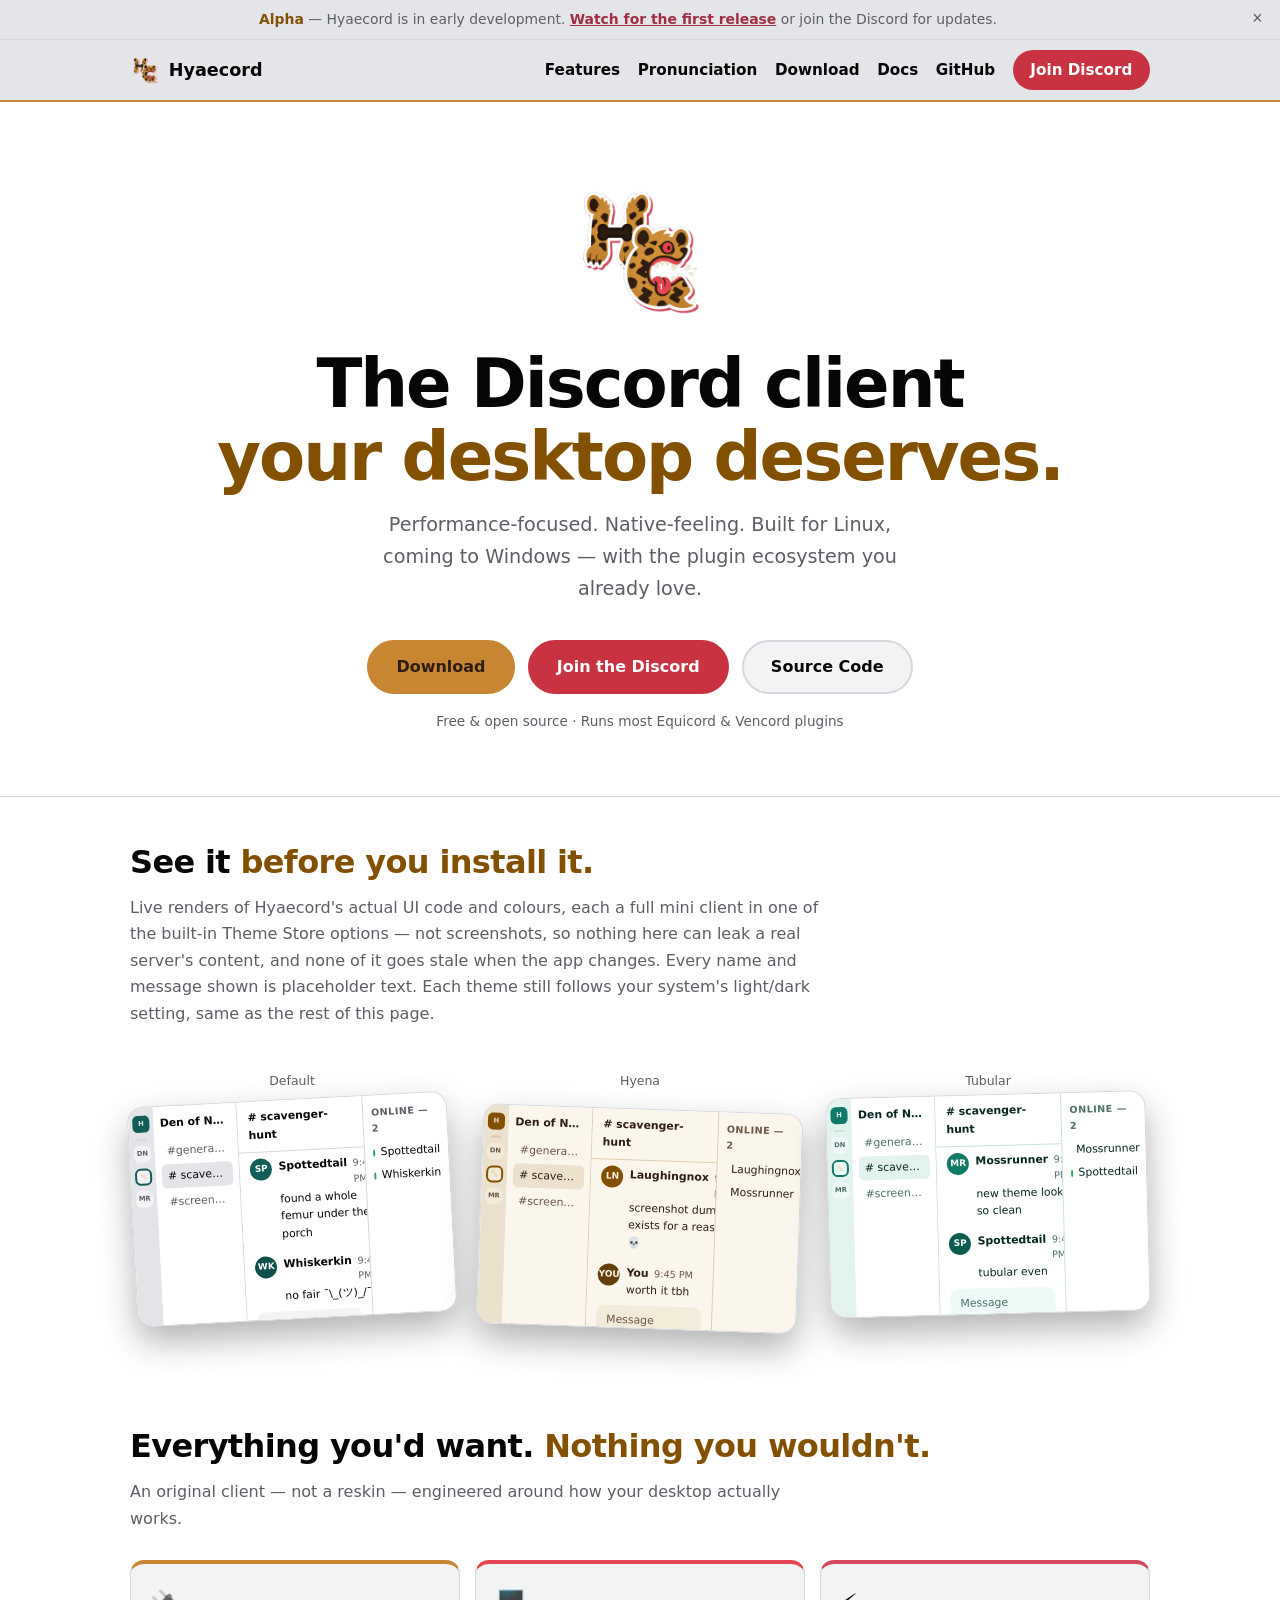
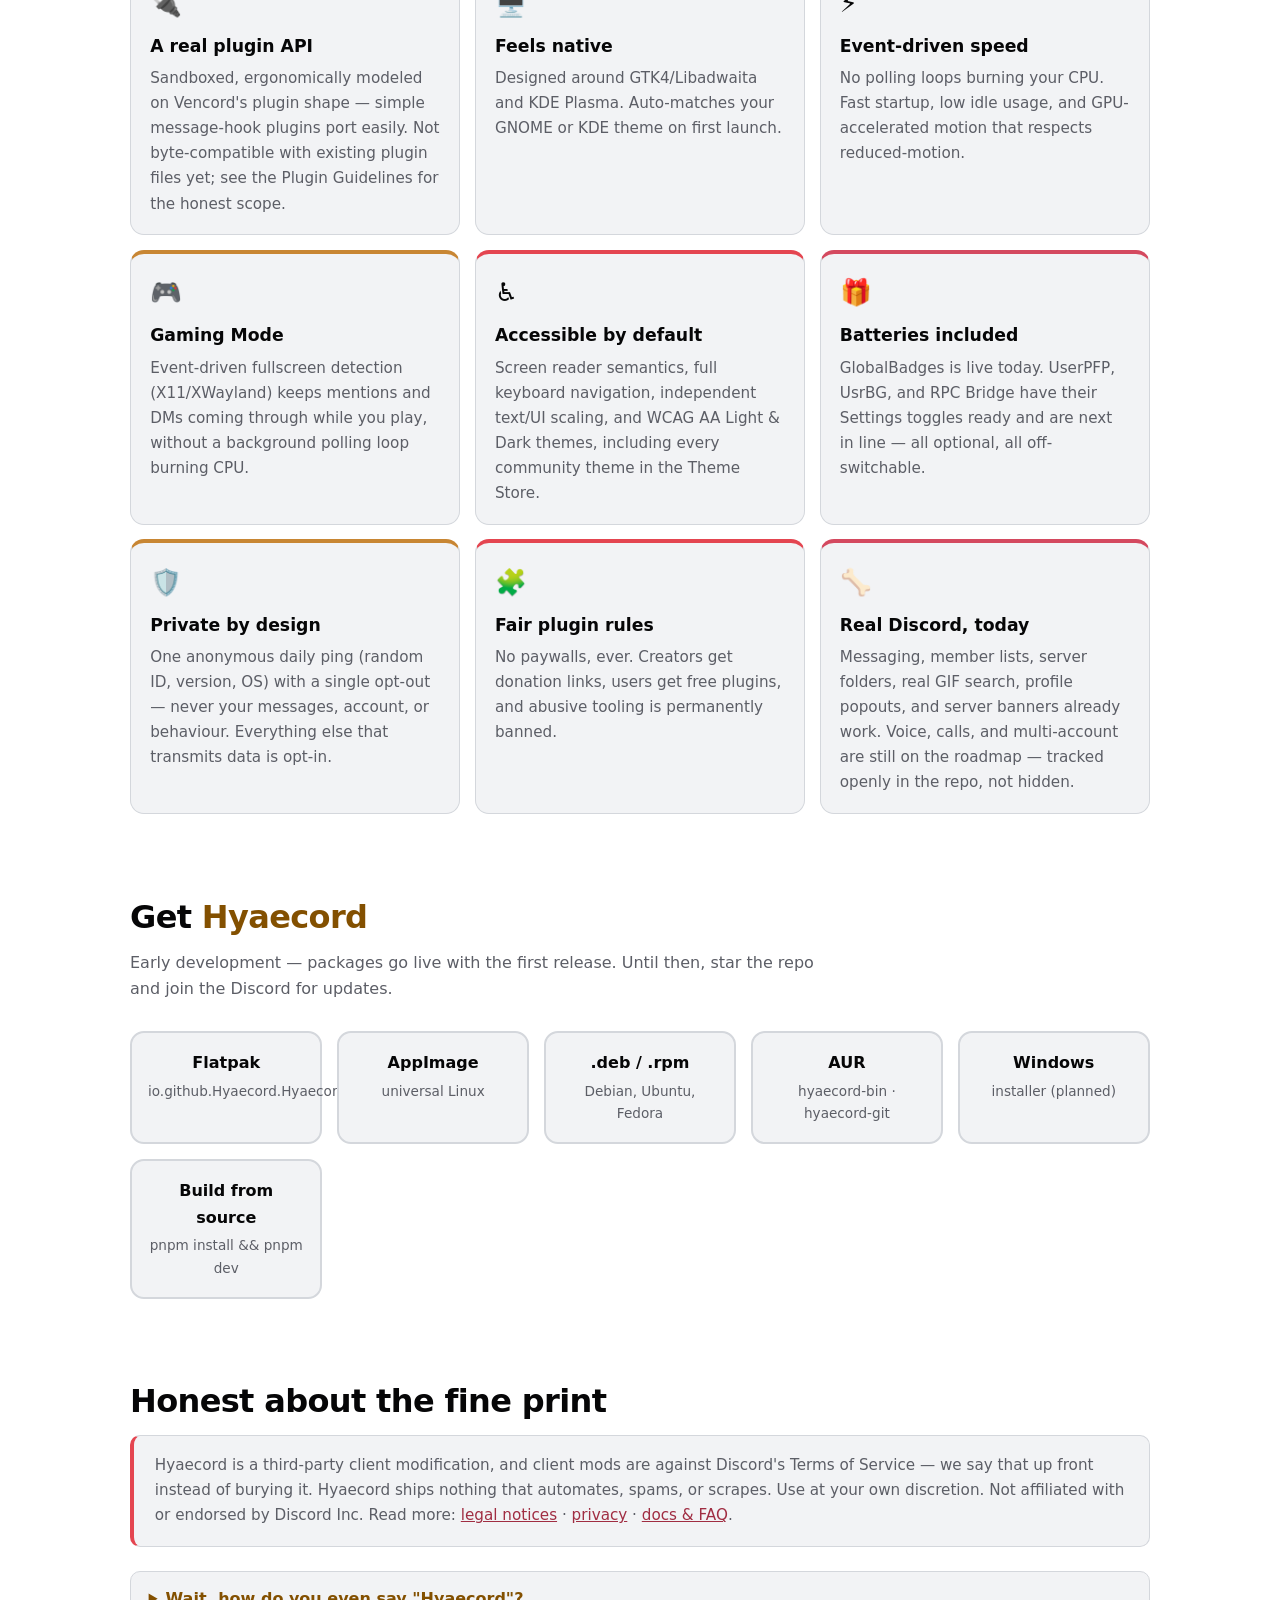
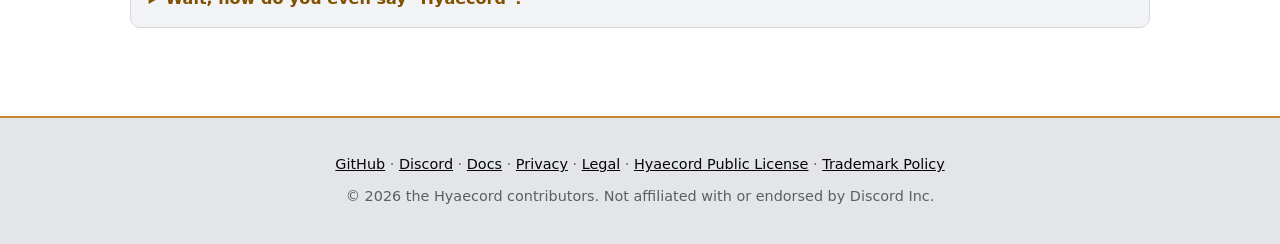
==== commit babb3bf5: "Fix the same overclaiming problem on the homepage feature grid Same issue just found and fixed in th" ====
--- a/index.html
+++ b/index.html
@@ -191,8 +191,8 @@
       <div class="grid">
         <div class="card">
           <div class="emoji">🔌</div>
-          <h3>Your plugins, unchanged</h3>
-          <p>A compatibility layer runs most Equicord and Vencord plugins out of the box, with Equicord Cloud Saves for settings sync.</p>
+          <h3>A real plugin API</h3>
+          <p>Sandboxed, ergonomically modeled on Vencord's plugin shape — simple message-hook plugins port easily. Not byte-compatible with existing plugin files yet; see the Plugin Guidelines for the honest scope.</p>
         </div>
         <div class="card">
           <div class="emoji">🖥️</div>
@@ -207,7 +207,7 @@
         <div class="card">
           <div class="emoji">🎮</div>
           <h3>Gaming Mode</h3>
-          <p>Focus-aware across monitors: resource use drops while you play, but mentions, DMs, calls, and push-to-talk keep working.</p>
+          <p>Event-driven fullscreen detection (X11/XWayland) keeps mentions and DMs coming through while you play, without a background polling loop burning CPU.</p>
         </div>
         <div class="card">
           <div class="emoji">♿</div>
@@ -217,7 +217,7 @@
         <div class="card">
           <div class="emoji">🎁</div>
           <h3>Batteries included</h3>
-          <p>UserPFP, UsrBG, GlobalBadges, and RPC Bridge are built in — every one optional and off-switchable in Settings.</p>
+          <p>GlobalBadges is live today. UserPFP, UsrBG, and RPC Bridge have their Settings toggles ready and are next in line — all optional, all off-switchable.</p>
         </div>
         <div class="card">
           <div class="emoji">🛡️</div>
@@ -231,8 +231,8 @@
         </div>
         <div class="card">
           <div class="emoji">🦴</div>
-          <h3>Nothing lost</h3>
-          <p>Calls, screen share, search, pins, IME input, emoji/GIF pickers, multi-account, keybinds — full parity with stock Discord.</p>
+          <h3>Real Discord, today</h3>
+          <p>Messaging, member lists, server folders, real GIF search, profile popouts, and server banners already work. Voice, calls, and multi-account are still on the roadmap — tracked openly in the repo, not hidden.</p>
         </div>
       </div>
     </section>
--- a/style.css
+++ b/style.css
@@ -318,7 +318,9 @@
 }
 .app-preview-frame {
   display: grid;
-  grid-template-columns: 34px 84px 1fr 84px;
+  /* Matches the real client's actual rail/channels/members ratio
+     (72px/240px/240px in src/renderer/styles.css), scaled down. */
+  grid-template-columns: 25px 84px 1fr 84px;
   height: 220px;
   border-radius: var(--radius-l);
   overflow: hidden;
@@ -385,16 +387,16 @@
   padding: 0.5rem 0;
 }
 .ap-pill {
-  width: 22px; height: 22px;
-  border-radius: 9px;
+  width: 17px; height: 17px;
+  border-radius: 6px;
   background: var(--ap-raise);
   color: var(--ap-text-dim);
   display: grid; place-items: center;
-  font-size: 0.56rem; font-weight: 700;
+  font-size: 0.42rem; font-weight: 700;
 }
 .ap-pill-home { background: var(--ap-accent); color: var(--ap-deep); border-radius: 30%; }
 .ap-pill-active { border: 2px solid var(--ap-accent); color: var(--ap-text); }
-.ap-divider { width: 14px; height: 2px; background: var(--ap-border); border-radius: 1px; }
+.ap-divider { width: 11px; height: 2px; background: var(--ap-border); border-radius: 1px; }
 
 .ap-channels { background: var(--ap-base); padding: 0.5rem 0.4rem; border-right: 1px solid var(--ap-border); overflow: hidden; }
 .ap-server-name { color: var(--ap-text); font-weight: 700; margin-bottom: 0.4rem; font-size: 0.68rem; white-space: nowrap; overflow: hidden; text-overflow: ellipsis; }
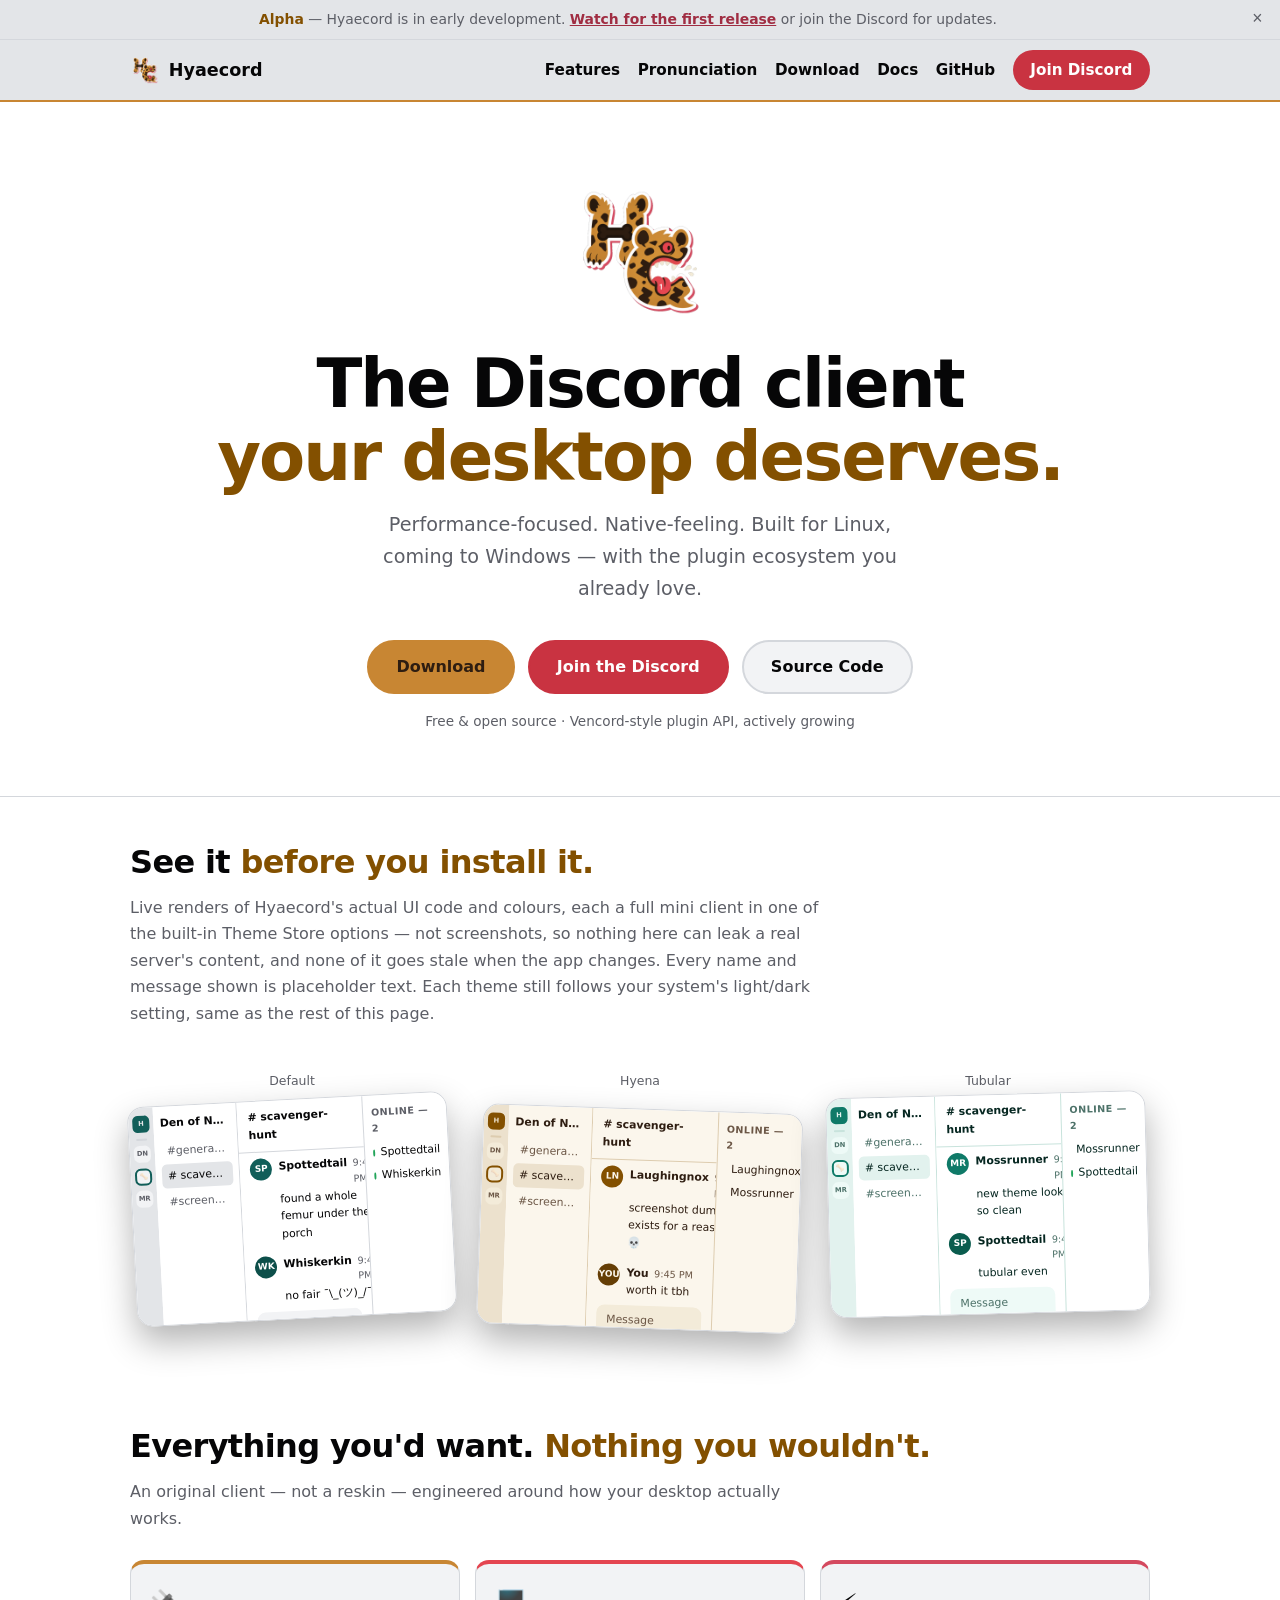
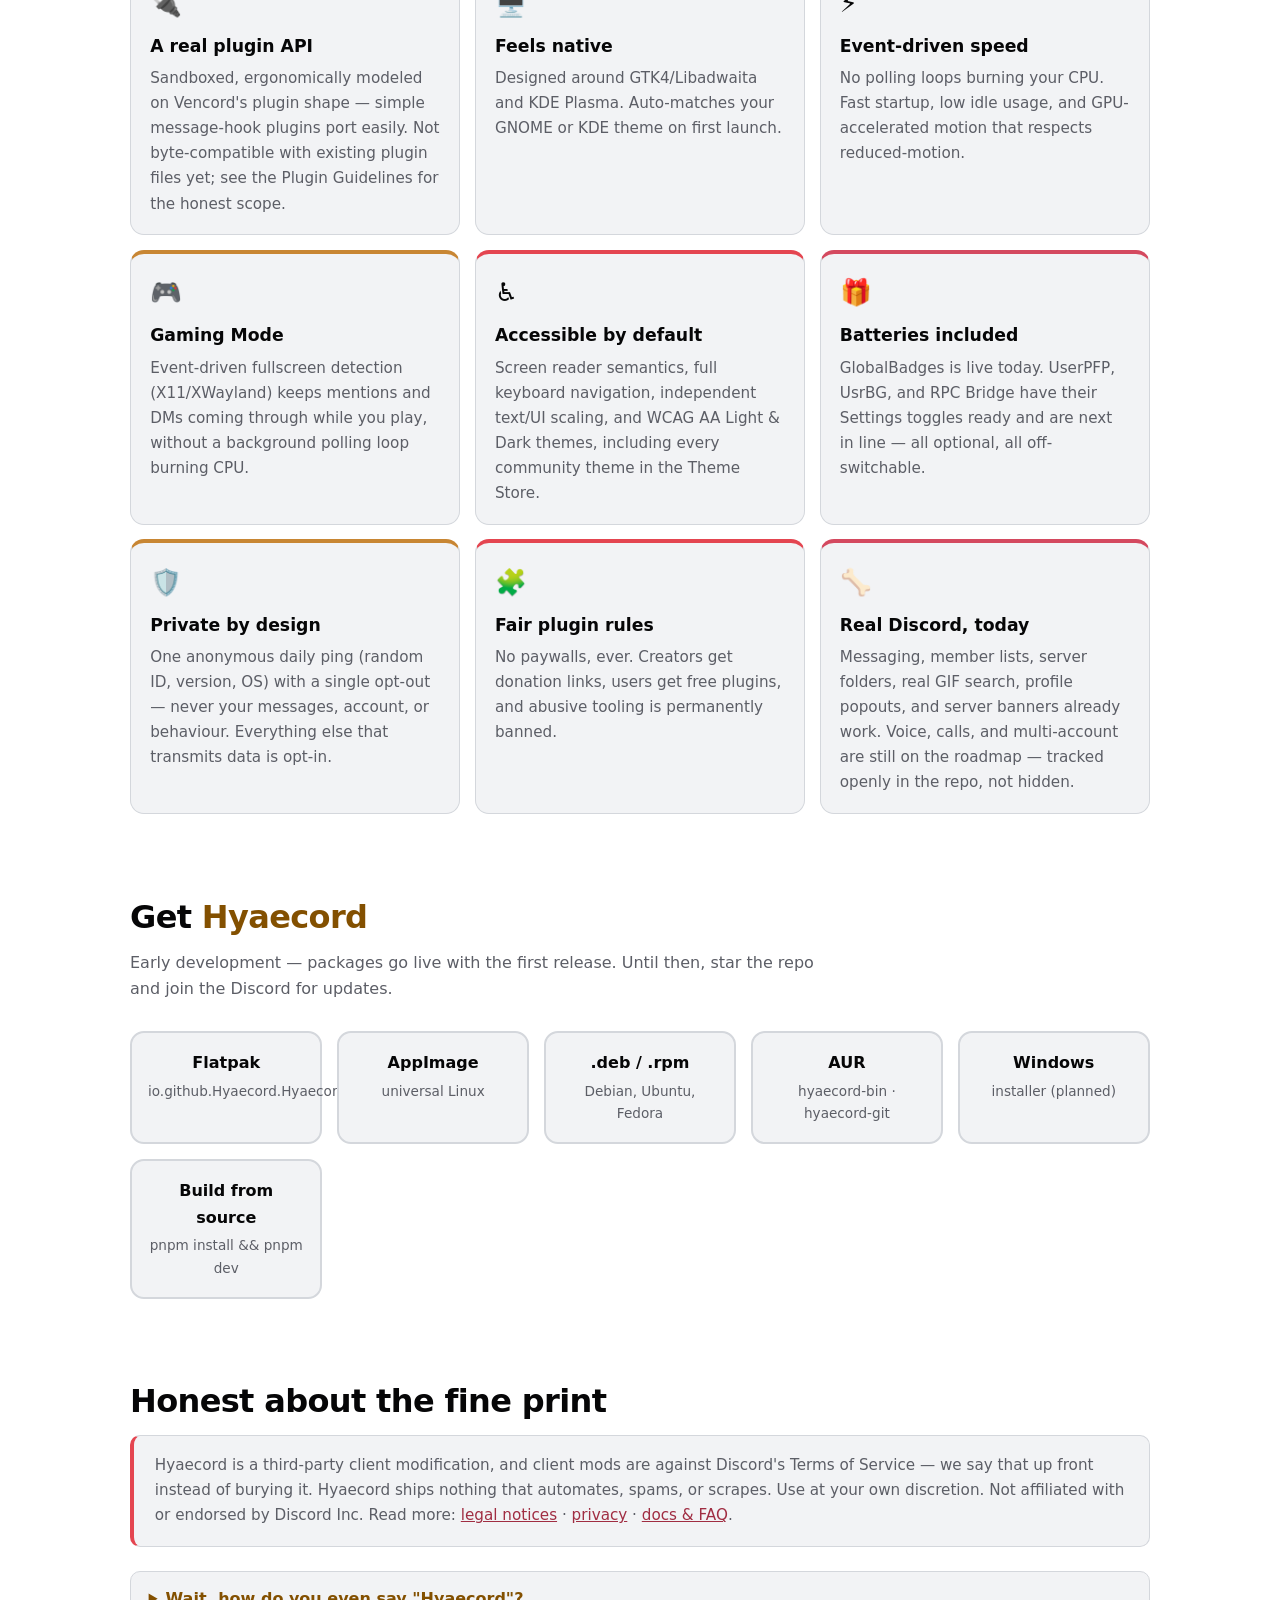
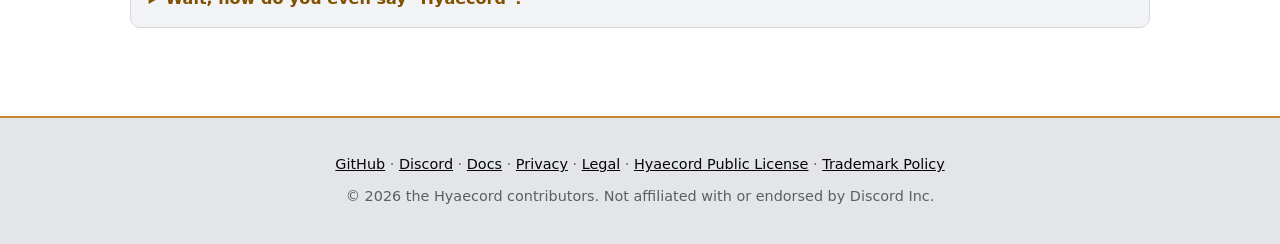
==== commit 80ccbe4b: "Soften hero tagline's plugin-compatibility claim to match reality" ====
--- a/index.html
+++ b/index.html
@@ -43,7 +43,7 @@
       <a class="btn discord" href="/discord">Join the Discord</a>
       <a class="btn" href="https://github.com/Hyaecord/hyaecord">Source Code</a>
     </div>
-    <p class="sub">Free &amp; open source · Runs most Equicord &amp; Vencord plugins</p>
+    <p class="sub">Free &amp; open source · Vencord-style plugin API, actively growing</p>
   </header>
 
   <main class="wrap" id="main">
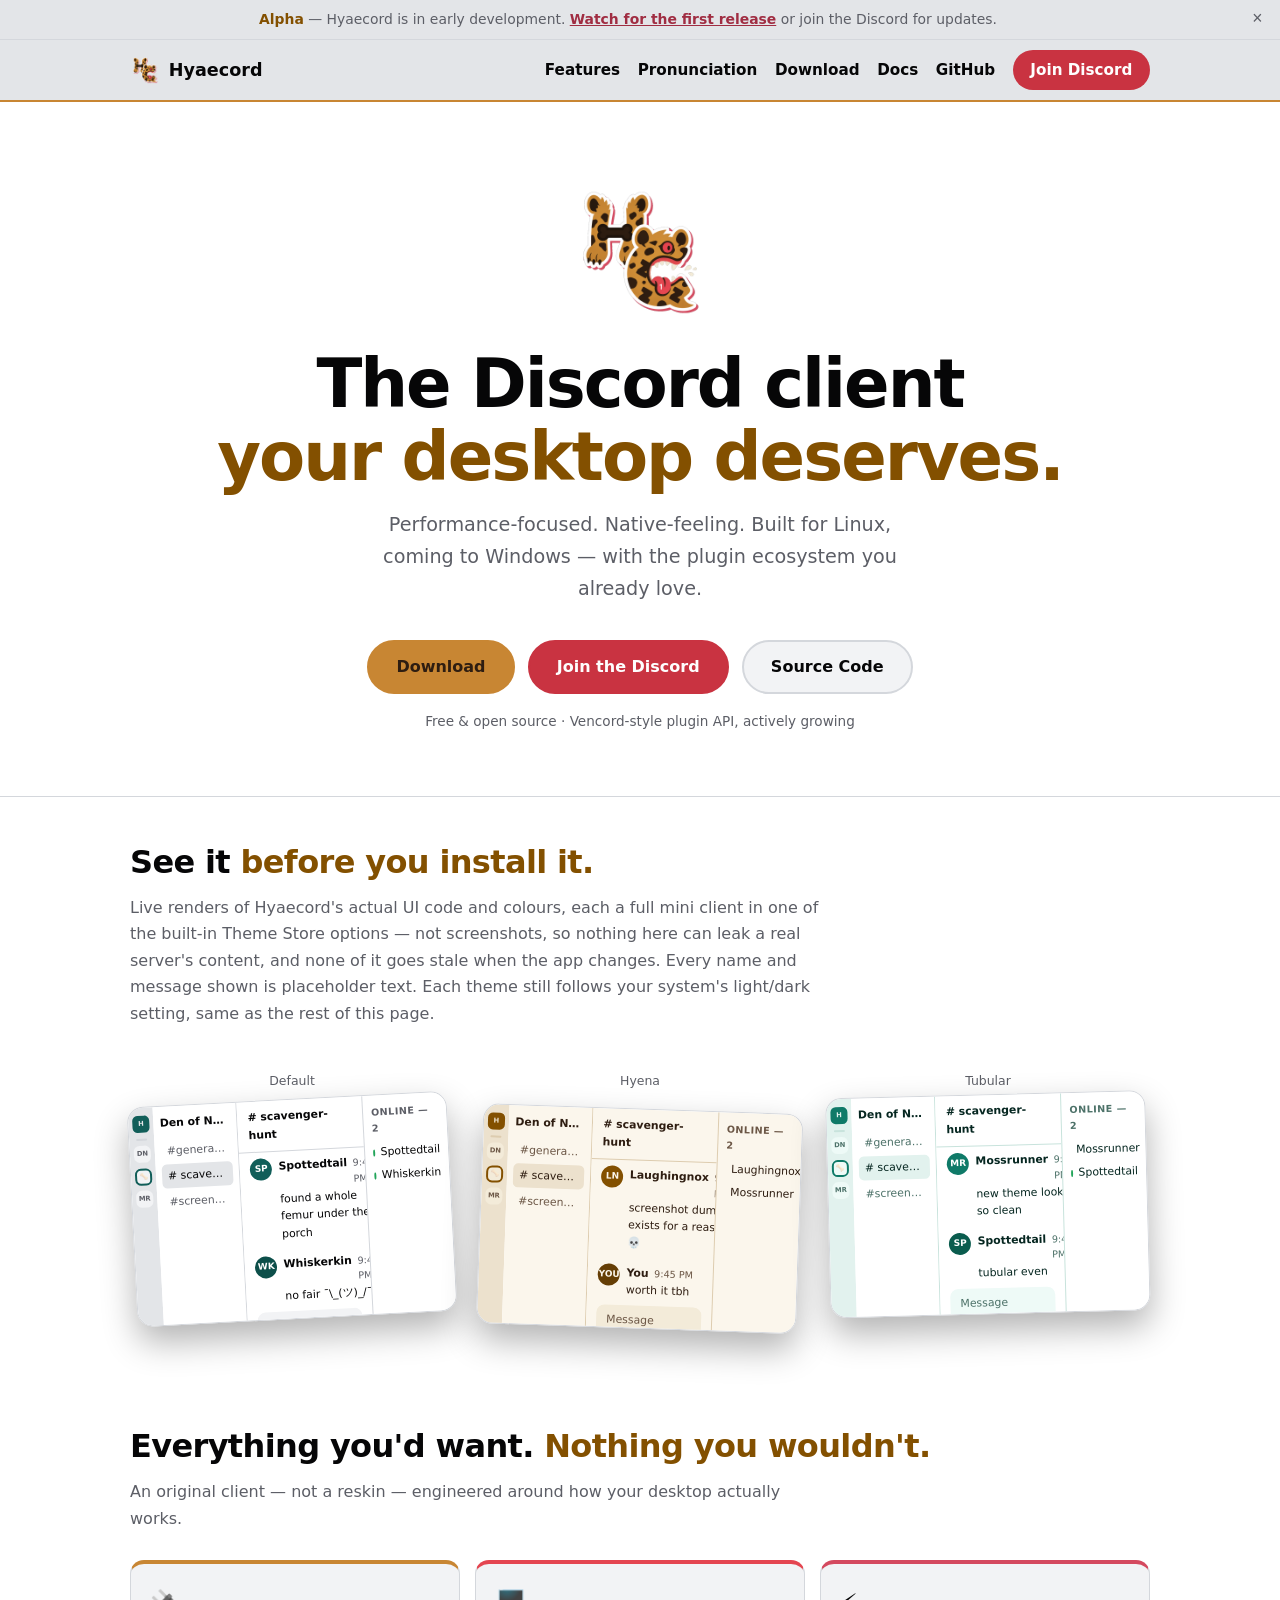
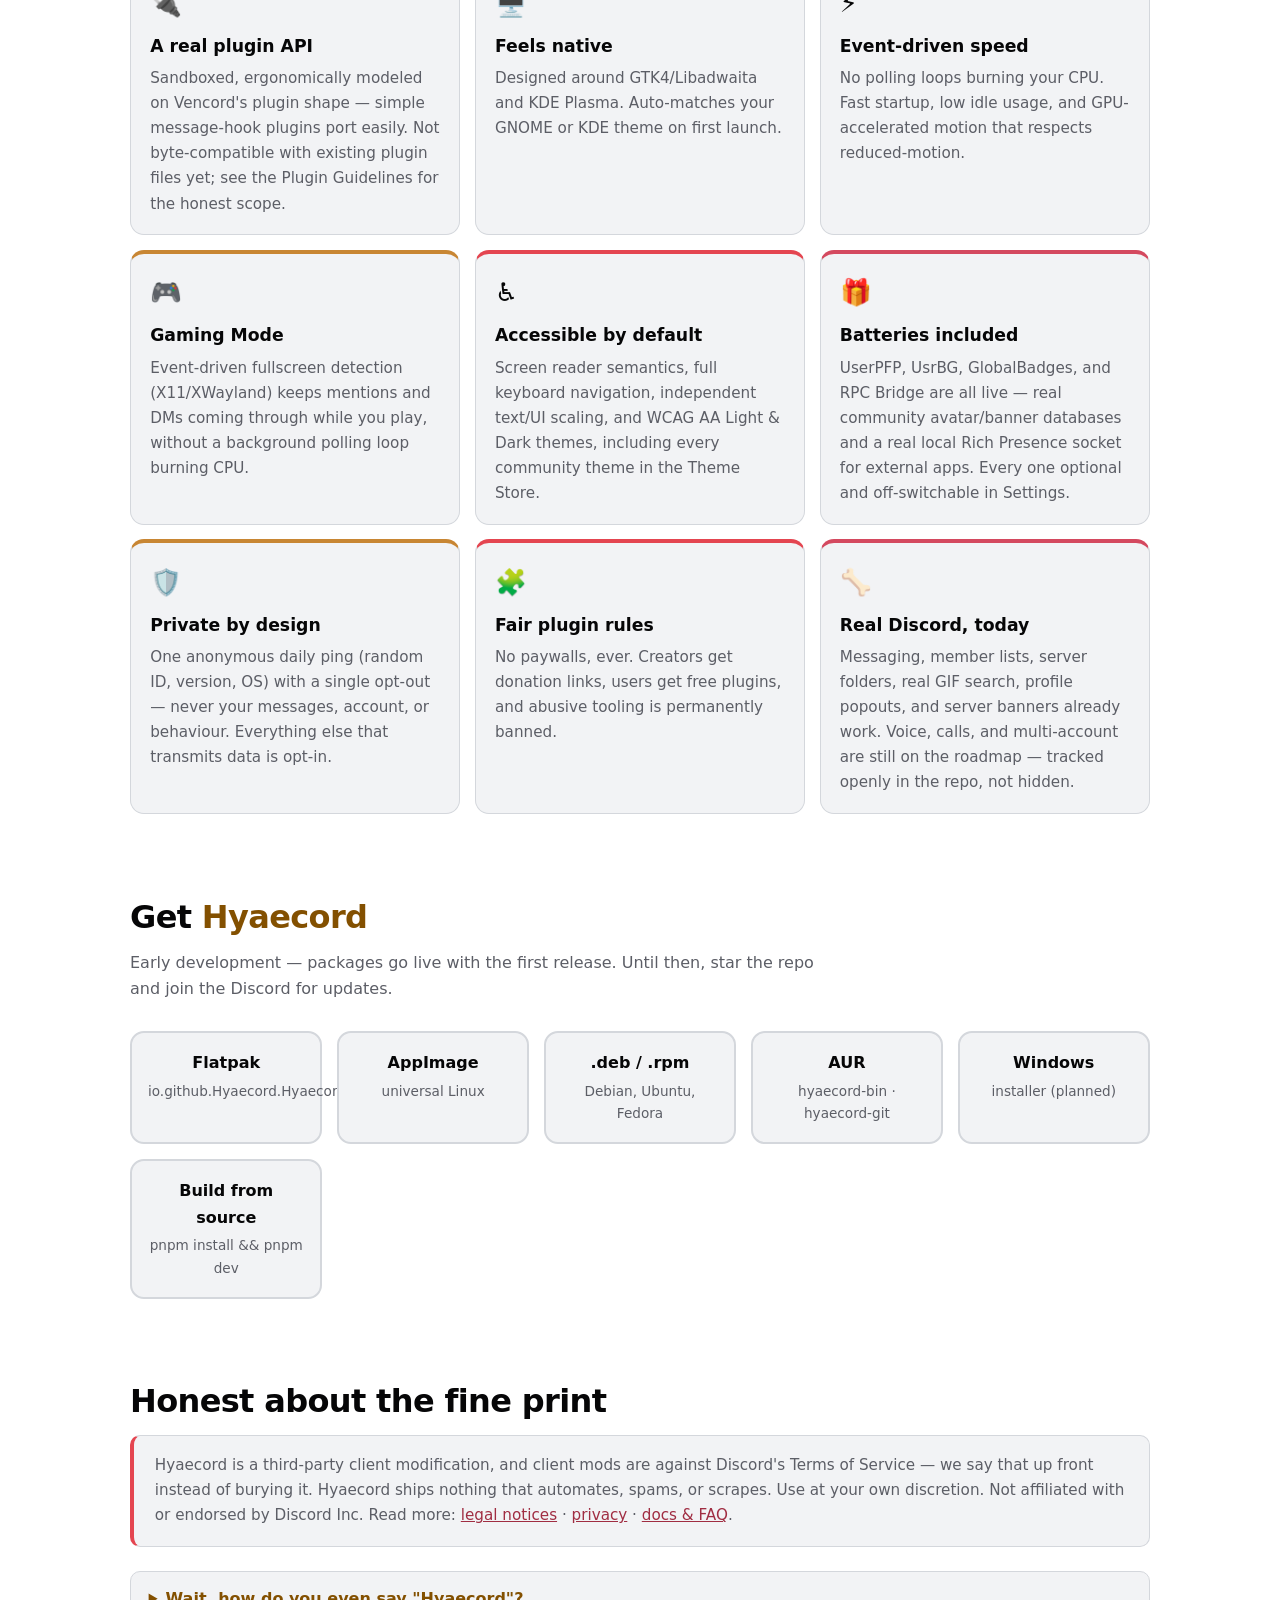
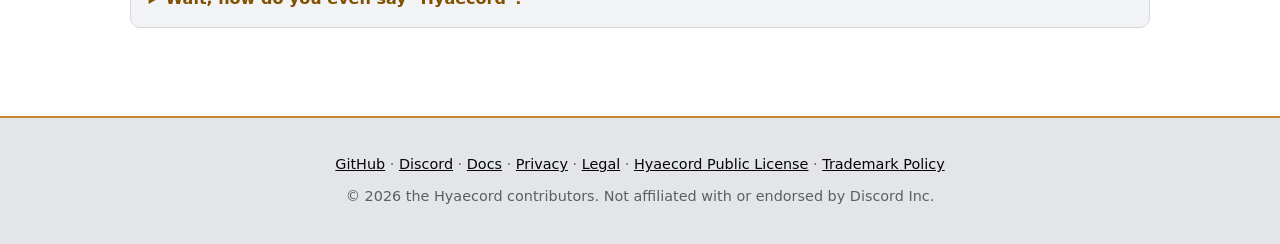
==== commit 61bc3040: "Update Batteries Included card now that UserPFP/UsrBG/RPC Bridge are real, not just toggles" ====
--- a/index.html
+++ b/index.html
@@ -217,7 +217,7 @@
         <div class="card">
           <div class="emoji">🎁</div>
           <h3>Batteries included</h3>
-          <p>GlobalBadges is live today. UserPFP, UsrBG, and RPC Bridge have their Settings toggles ready and are next in line — all optional, all off-switchable.</p>
+          <p>UserPFP, UsrBG, GlobalBadges, and RPC Bridge are all live — real community avatar/banner databases and a real local Rich Presence socket for external apps. Every one optional and off-switchable in Settings.</p>
         </div>
         <div class="card">
           <div class="emoji">🛡️</div>
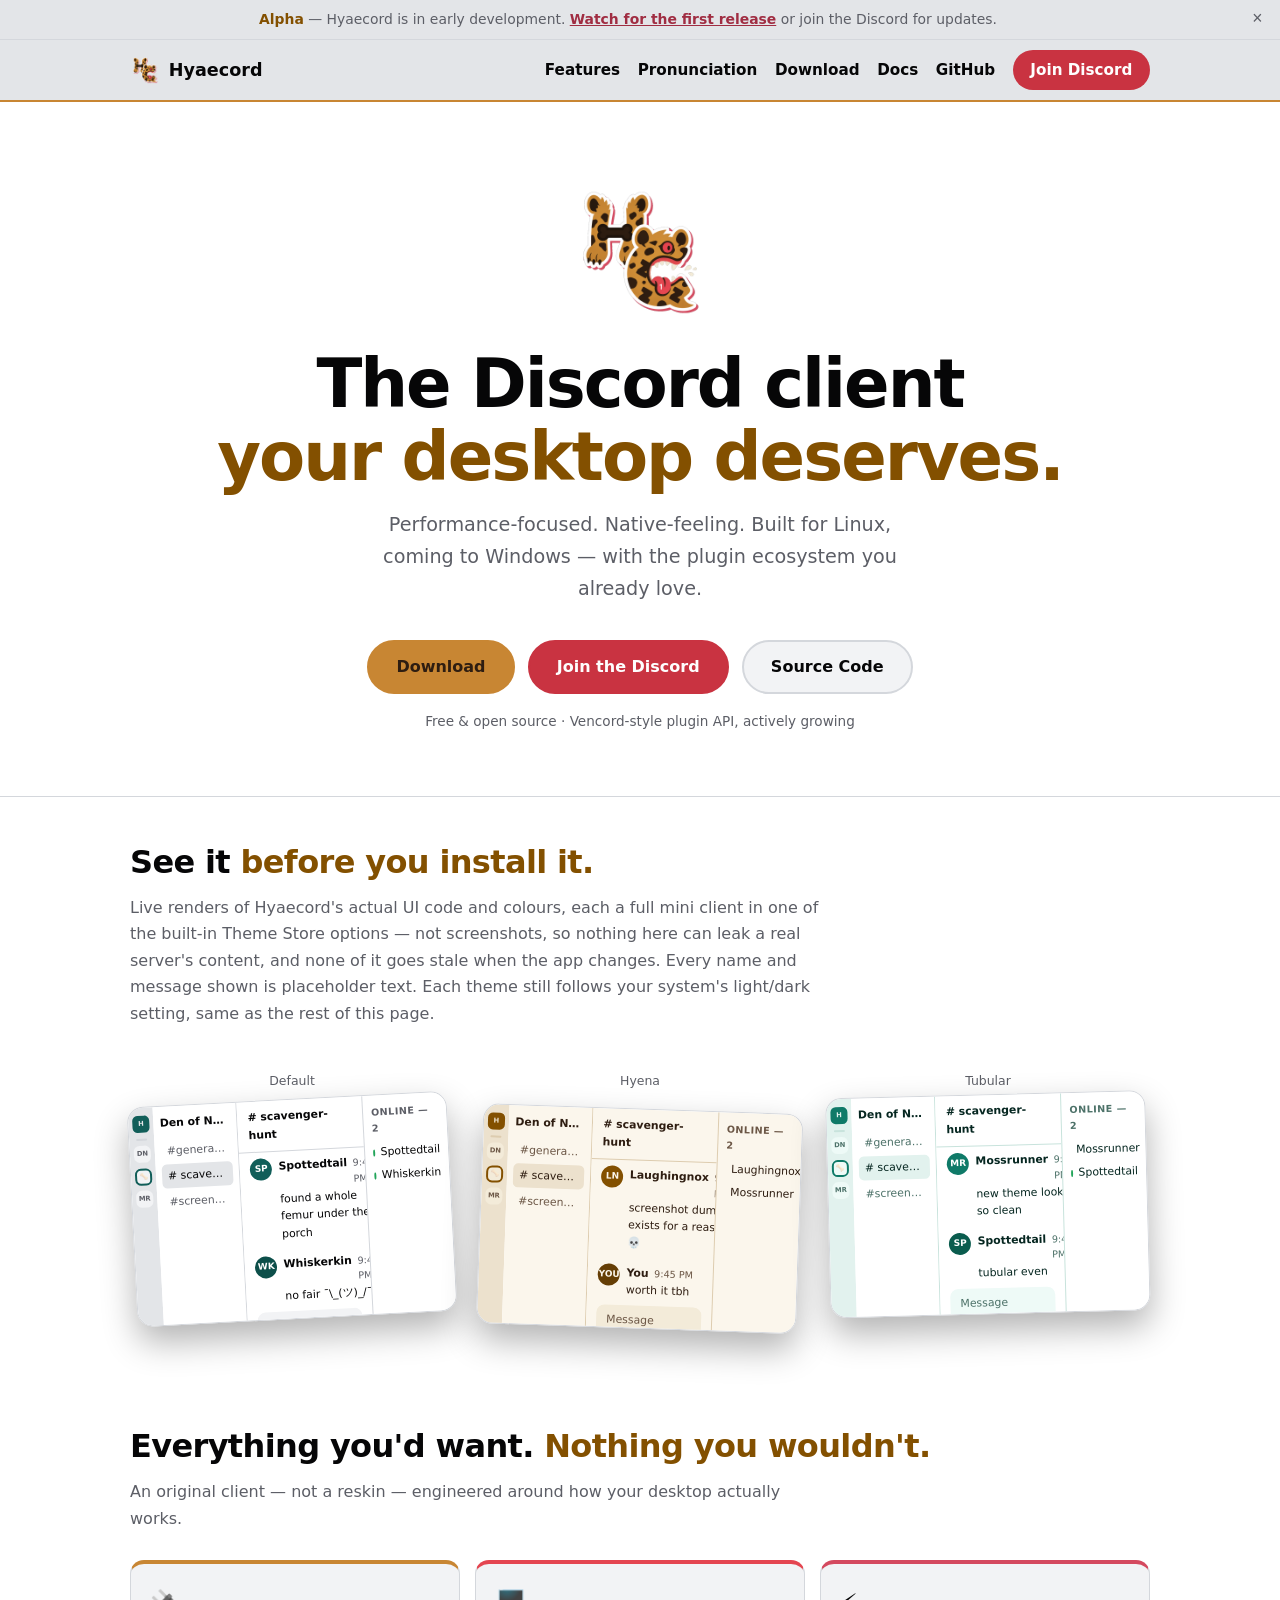
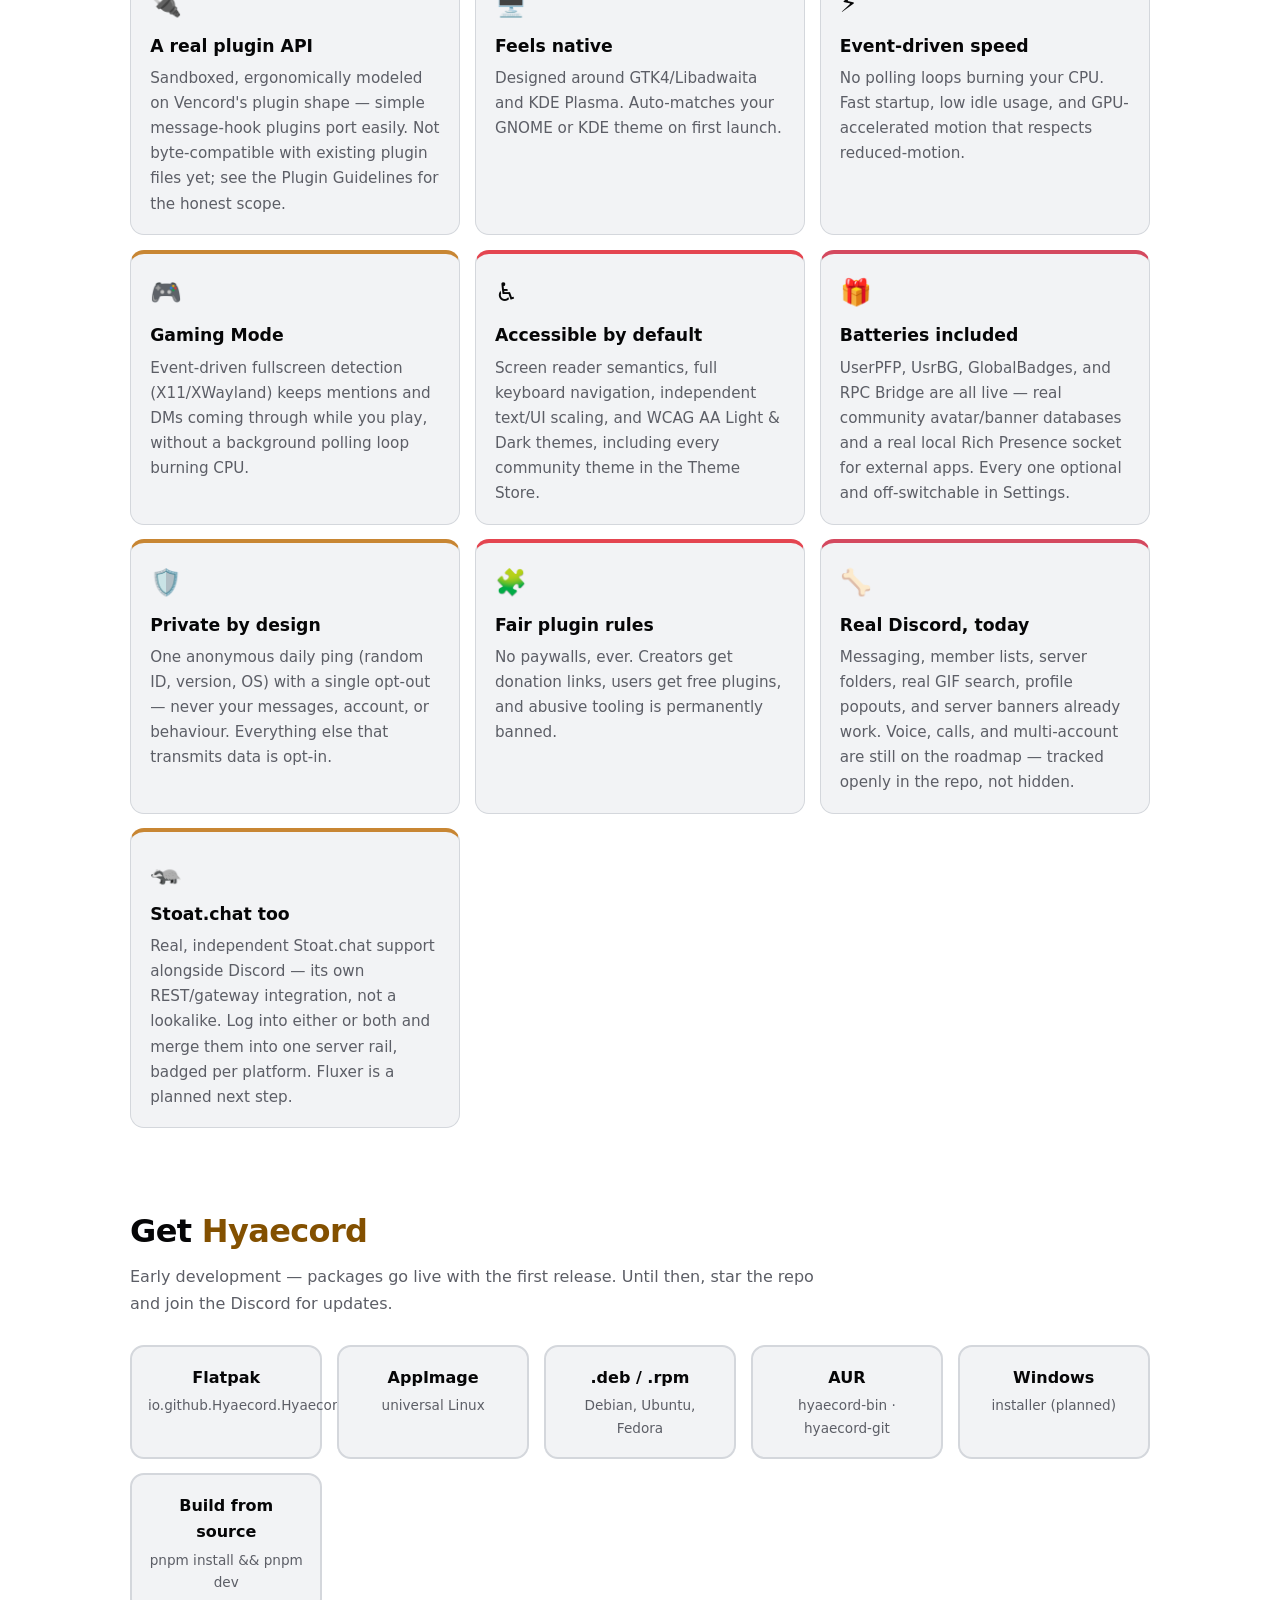
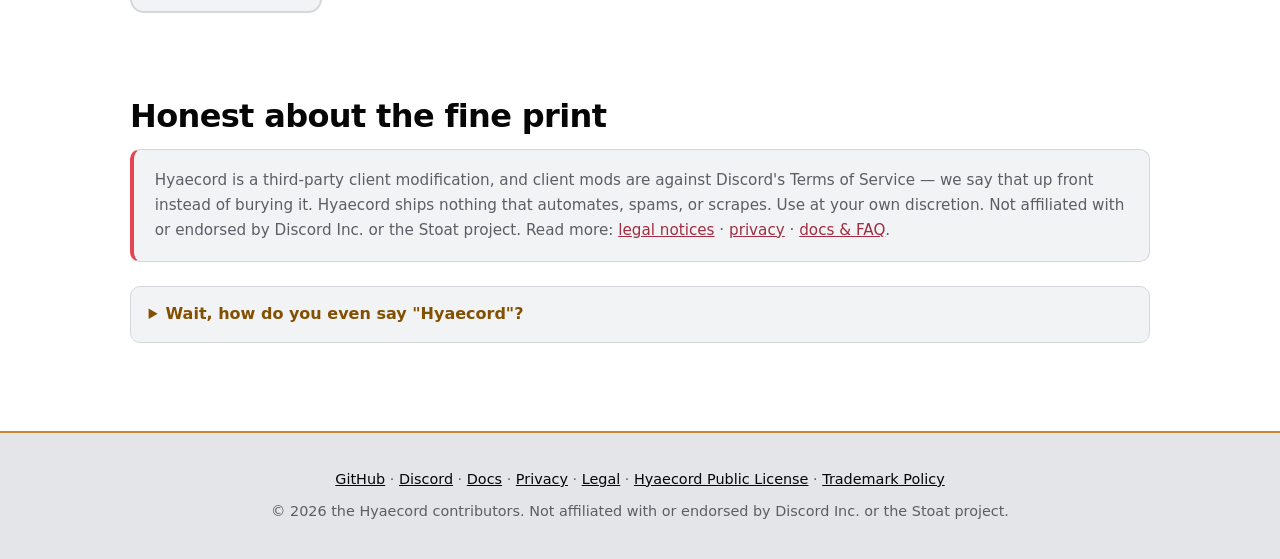
==== commit 8bf4ebcb: "Mention real Stoat.chat support and add its trademark disclaimer Hyaecord shipped a real, independen" ====
--- a/index.html
+++ b/index.html
@@ -234,6 +234,11 @@
           <h3>Real Discord, today</h3>
           <p>Messaging, member lists, server folders, real GIF search, profile popouts, and server banners already work. Voice, calls, and multi-account are still on the roadmap — tracked openly in the repo, not hidden.</p>
         </div>
+        <div class="card">
+          <div class="emoji">🦡</div>
+          <h3>Stoat.chat too</h3>
+          <p>Real, independent Stoat.chat support alongside Discord — its own REST/gateway integration, not a lookalike. Log into either or both and merge them into one server rail, badged per platform. Fluxer is a planned next step.</p>
+        </div>
       </div>
     </section>
 
@@ -256,7 +261,7 @@
         Hyaecord is a third-party client modification, and client mods are against Discord's Terms of
         Service — we say that up front instead of burying it. Hyaecord ships nothing that automates,
         spams, or scrapes. Use at your own discretion.
-        Not affiliated with or endorsed by Discord Inc.
+        Not affiliated with or endorsed by Discord Inc. or the Stoat project.
         Read more: <a href="/legal.html">legal notices</a> · <a href="/privacy.html">privacy</a> ·
         <a href="/docs.html">docs &amp; FAQ</a>.
       </p>
@@ -302,7 +307,7 @@
         <a href="https://github.com/Hyaecord/hyaecord/blob/main/LICENSE">Hyaecord Public License</a> ·
         <a href="https://github.com/Hyaecord/hyaecord/blob/main/TRADEMARK.md">Trademark Policy</a>
       </p>
-      <p>© 2026 the Hyaecord contributors. Not affiliated with or endorsed by Discord Inc.</p>
+      <p>© 2026 the Hyaecord contributors. Not affiliated with or endorsed by Discord Inc. or the Stoat project.</p>
     </div>
   </footer>
   <script src="/script.js" defer></script>
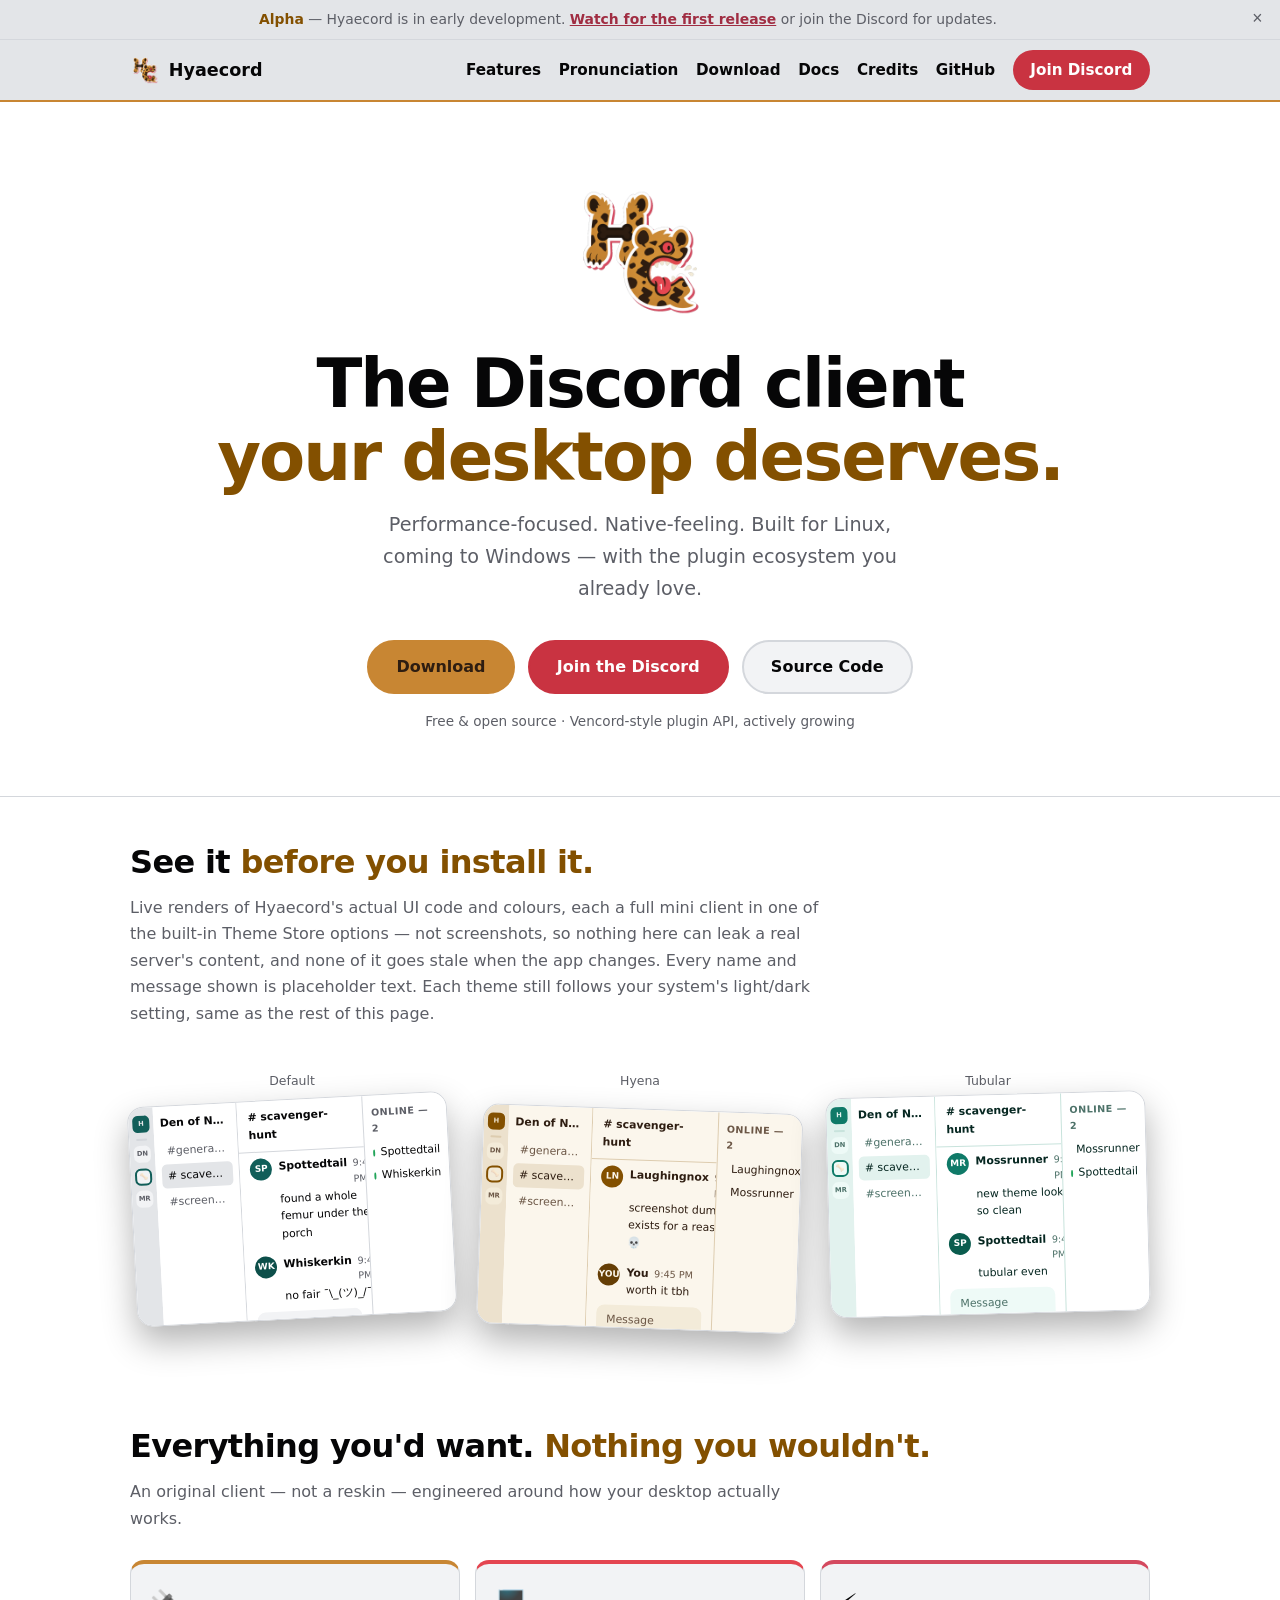
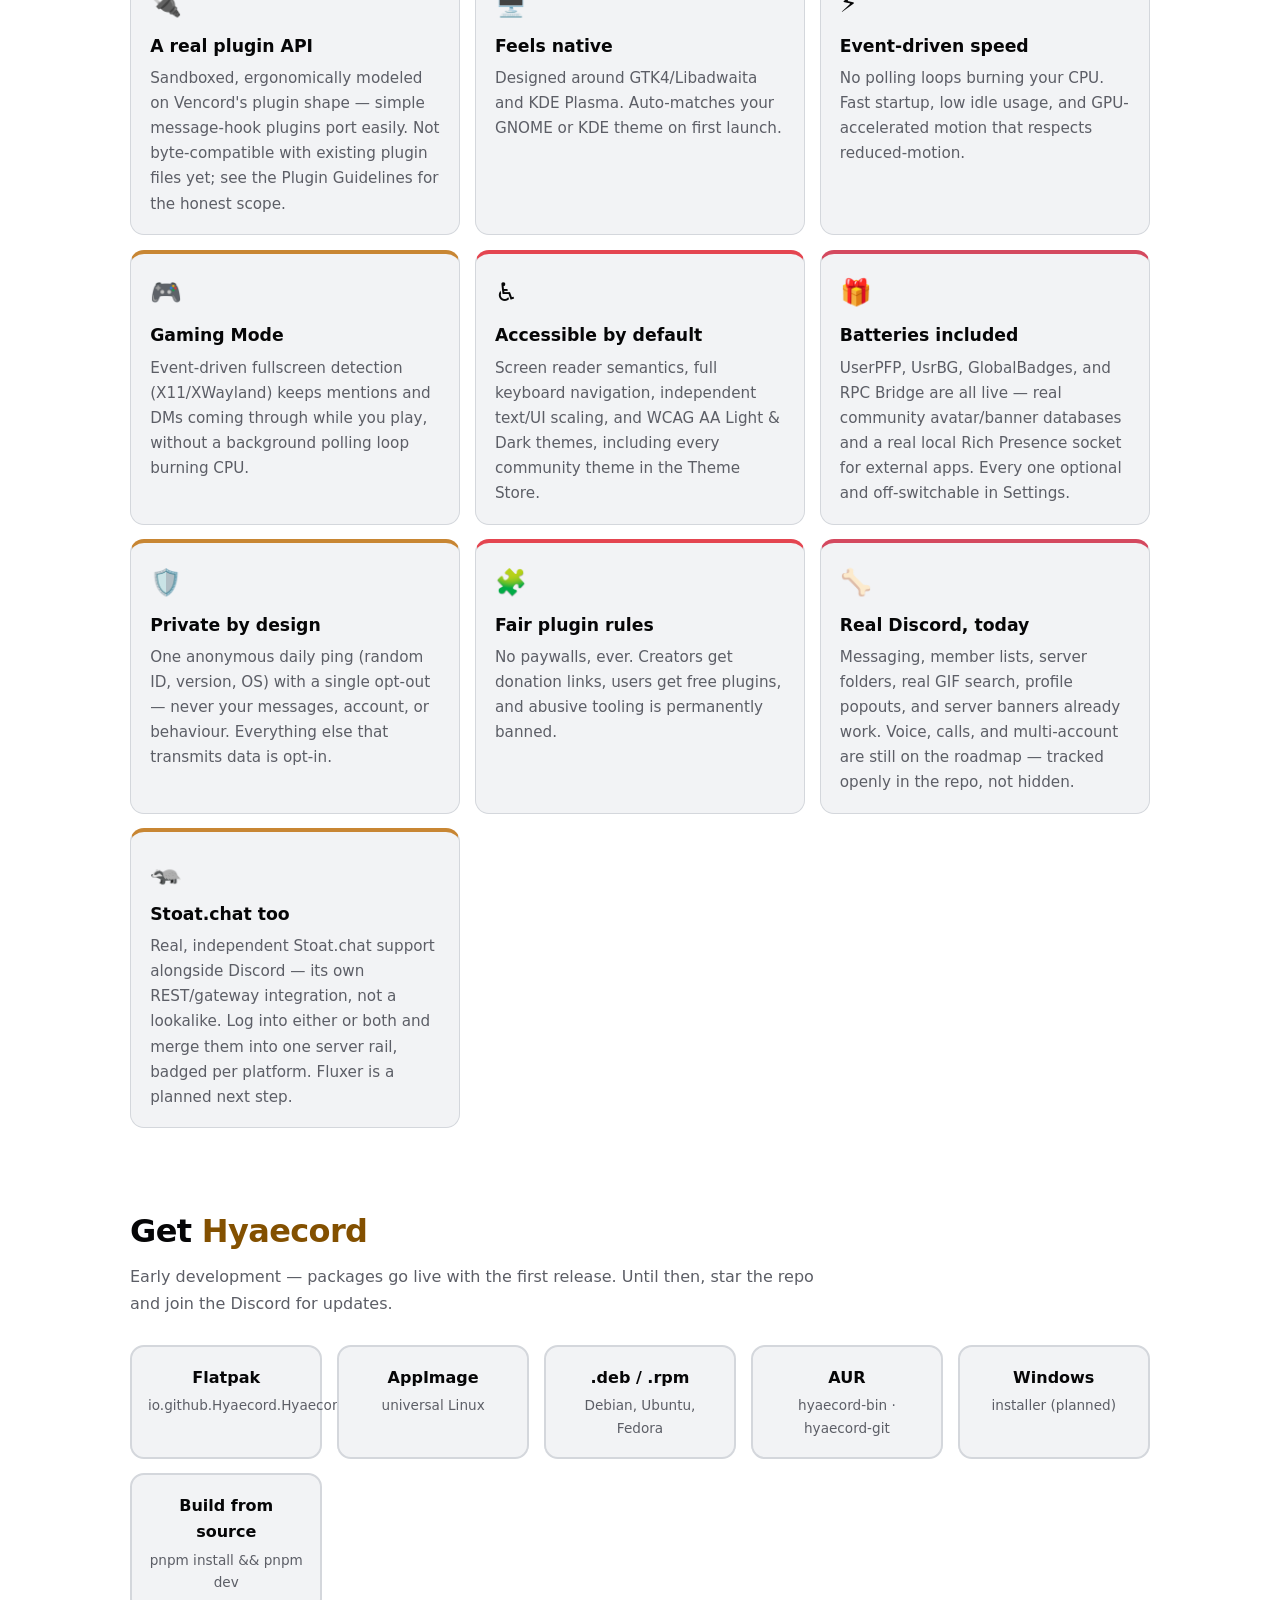
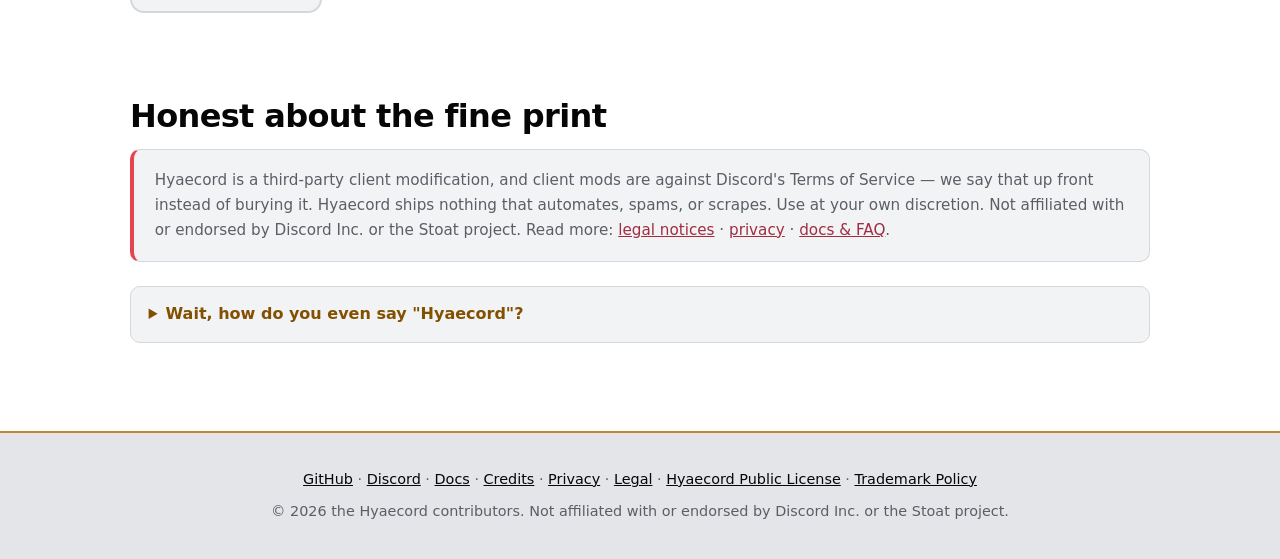
==== commit ec9cb614: "Add a real Credits page (live GitHub contributors, no backend) Same GitHub contributors API the app " ====
--- a/index.html
+++ b/index.html
@@ -28,6 +28,7 @@
         <a href="/#pronunciation">Pronunciation</a>
         <a href="/#download">Download</a>
         <a href="/docs.html">Docs</a>
+        <a href="/credits.html">Credits</a>
         <a href="https://github.com/Hyaecord/hyaecord">GitHub</a>
         <a class="nav-cta" href="/discord">Join Discord</a>
       </div>
@@ -302,6 +303,7 @@
         <a href="https://github.com/Hyaecord/hyaecord">GitHub</a> ·
         <a href="/discord">Discord</a> ·
         <a href="/docs.html">Docs</a> ·
+        <a href="/credits.html">Credits</a> ·
         <a href="/privacy.html">Privacy</a> ·
         <a href="/legal.html">Legal</a> ·
         <a href="https://github.com/Hyaecord/hyaecord/blob/main/LICENSE">Hyaecord Public License</a> ·
--- a/style.css
+++ b/style.css
@@ -293,6 +293,18 @@
 .card:nth-child(3n+3) { border-top-color: var(--card-accent-3); }
 .card .emoji { font-size: 1.6rem; }
 
+.contributor-card {
+  display: flex;
+  flex-direction: column;
+  align-items: center;
+  gap: 0.5rem;
+  text-align: center;
+  text-decoration: none;
+  color: inherit;
+}
+.contributor-card img { width: 56px; height: 56px; border-radius: 50%; object-fit: cover; }
+.contributor-card h3 { margin: 0; font-size: 0.95rem; }
+
 /* ---------- app preview ----------
    Live renders of Hyaecord's real shell (server rail / channel list / chat
    / member list) — not screenshots — each card a full mini client in one
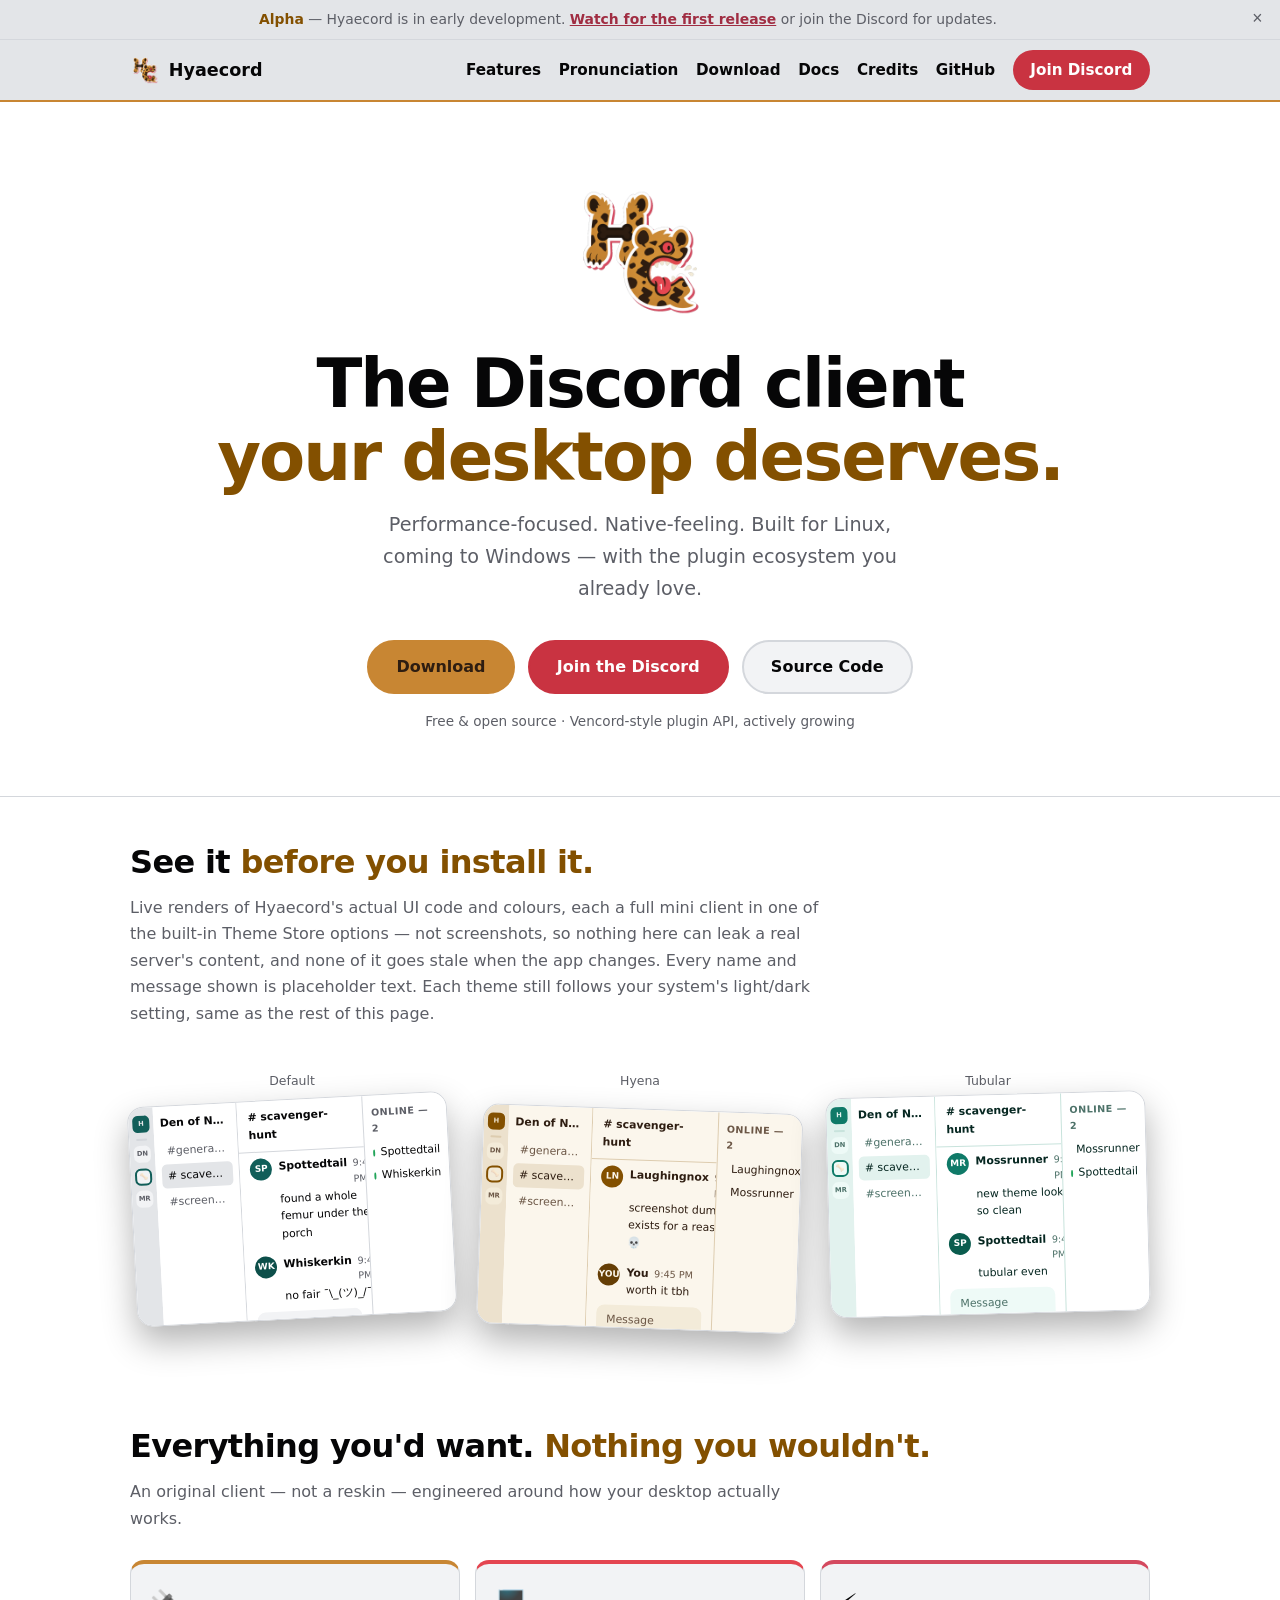
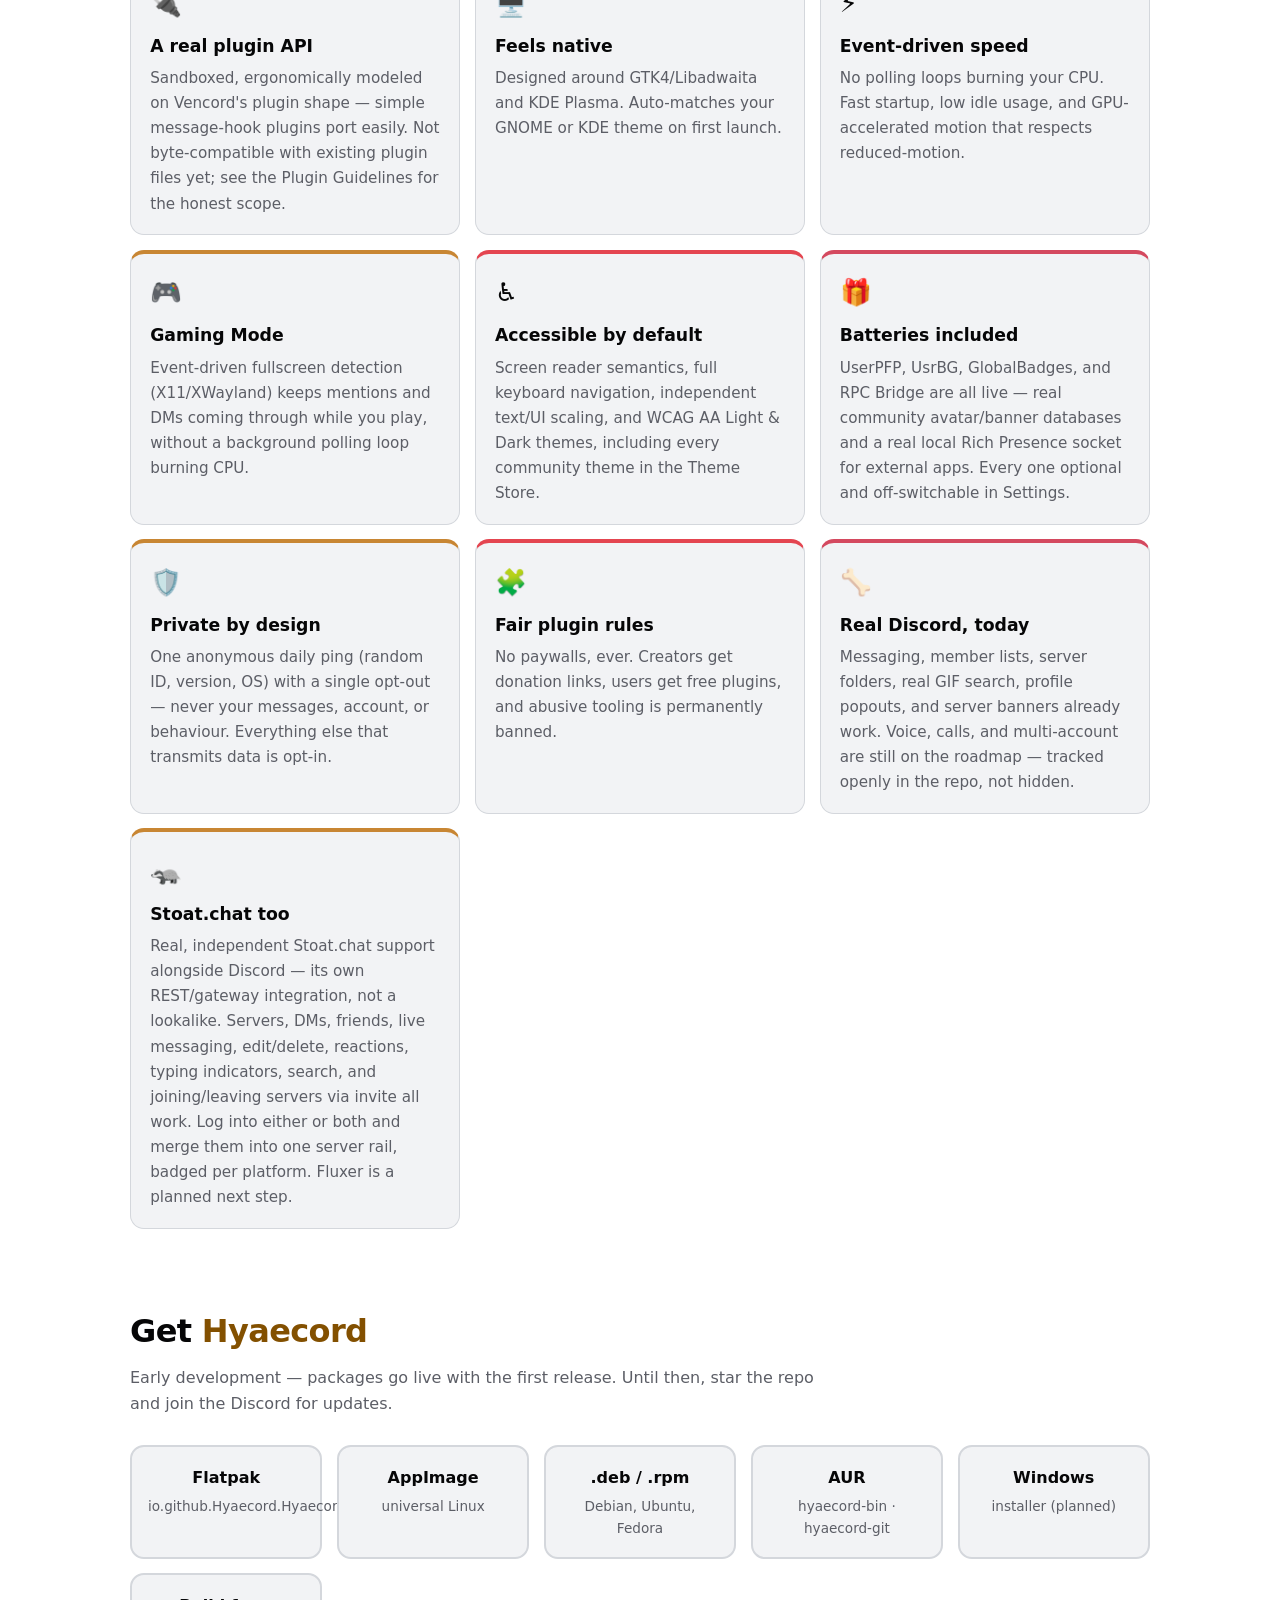
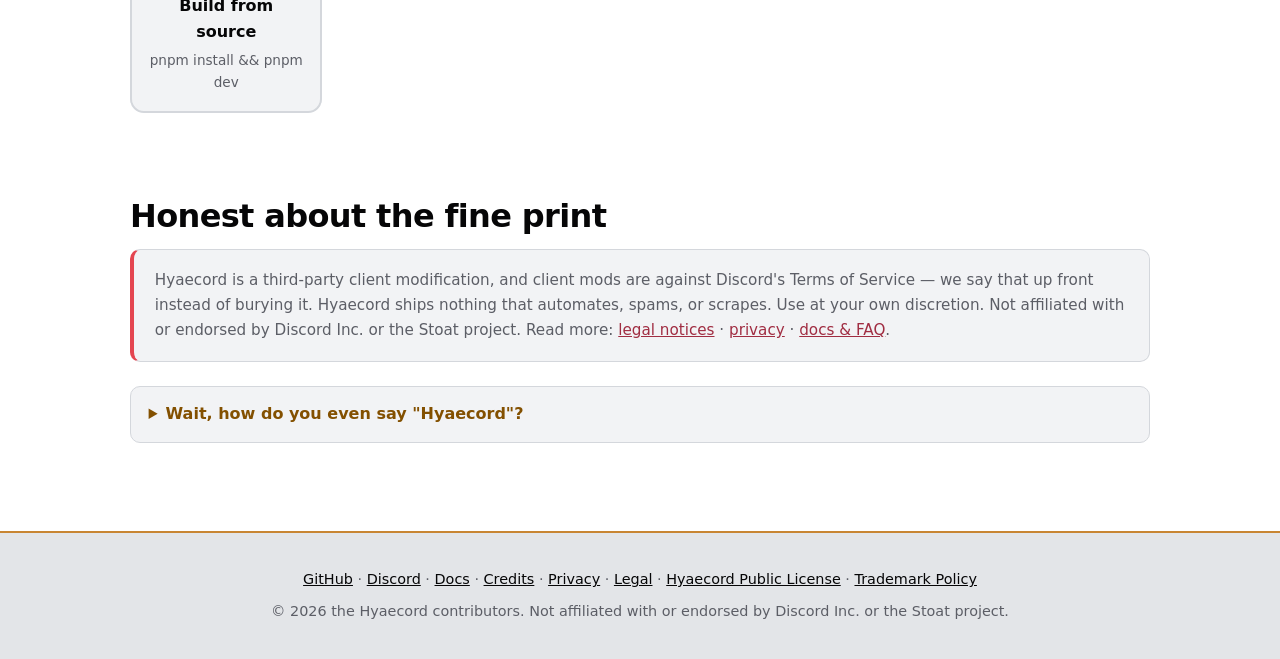
==== commit 83626b2f: "Update Stoat feature card copy to reflect tonight's expanded feature set The card still described th" ====
--- a/index.html
+++ b/index.html
@@ -238,7 +238,7 @@
         <div class="card">
           <div class="emoji">🦡</div>
           <h3>Stoat.chat too</h3>
-          <p>Real, independent Stoat.chat support alongside Discord — its own REST/gateway integration, not a lookalike. Log into either or both and merge them into one server rail, badged per platform. Fluxer is a planned next step.</p>
+          <p>Real, independent Stoat.chat support alongside Discord — its own REST/gateway integration, not a lookalike. Servers, DMs, friends, live messaging, edit/delete, reactions, typing indicators, search, and joining/leaving servers via invite all work. Log into either or both and merge them into one server rail, badged per platform. Fluxer is a planned next step.</p>
         </div>
       </div>
     </section>
